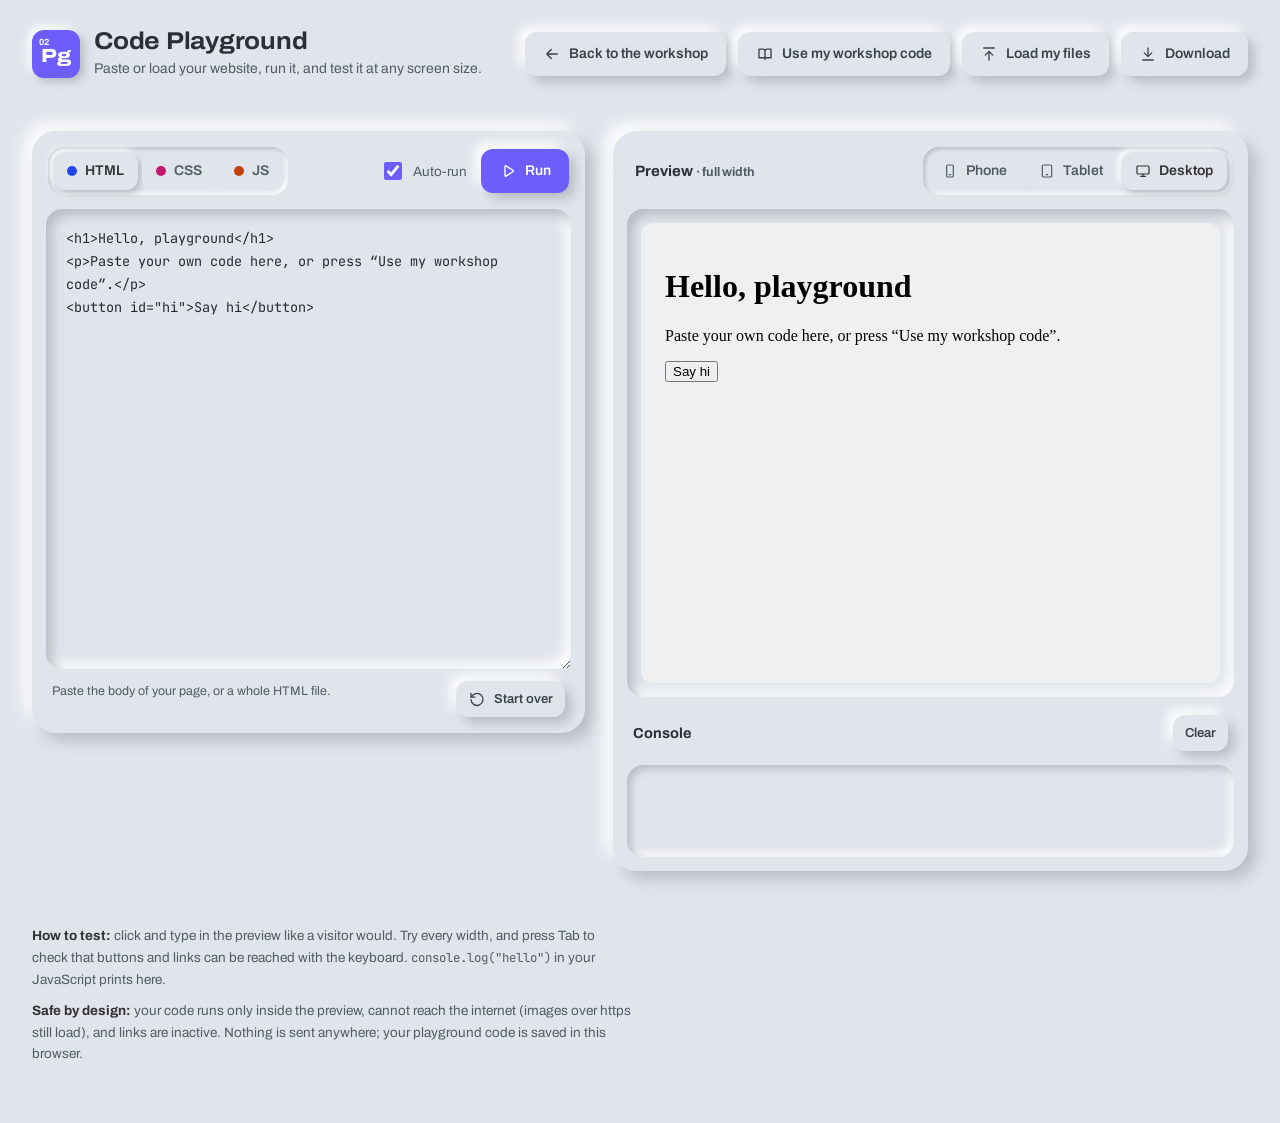
==== 01-building your first website/playground.html @ 309bc67f "Add a code playground to test and preview student websites - playground.html: HTML/CSS/JS editors wi" ====
<!doctype html>
<html lang="en">
<head>
<meta charset="utf-8">
<meta name="viewport" content="width=device-width,initial-scale=1">
<meta name="color-scheme" content="light">
<title>Code Playground — Building Your First Website</title>
<link rel="stylesheet" href="style.css">
<style>
  /* Playground layout; every surface and control reuses the workshop's Soft UI tokens */
  .pg { max-width: 1640px; margin: 0 auto; padding: 28px 32px 48px; }
  .pg-header { display: flex; justify-content: space-between; align-items: center; gap: 20px; flex-wrap: wrap; margin-bottom: 26px; }
  .pg-title { display: flex; align-items: center; gap: 14px; }
  .pg-title h1 { margin: 0; }
  .pg-title p { margin: 2px 0 0; color: var(--ink-2); font-size: 14px; }
  .pg-actions { display: flex; gap: 12px; flex-wrap: wrap; }
  .pg-actions a.button {
    display: inline-flex; align-items: center; gap: 8px; min-height: 44px; padding: 10px 18px;
    border-radius: var(--r-md); background: var(--bg); box-shadow: var(--out-md);
    color: #3d434c; font-size: 14px; font-weight: 600; text-decoration: none;
    transition: box-shadow var(--soft);
  }
  .pg-actions a.button:hover { box-shadow: var(--out-xs); }
  .pg-actions a.button:active { box-shadow: var(--in-sm); }
  .pg-grid { display: grid; grid-template-columns: minmax(360px, 1fr) minmax(420px, 1.15fr); gap: 28px; align-items: start; }
  .pg .editor { height: 460px; }
  .pg-run { display: flex; align-items: center; gap: 14px; flex-wrap: wrap; }
  .pg-auto { display: inline-flex; align-items: center; gap: 8px; font-size: 13.5px; color: var(--ink-2); }
  .pg-auto input { width: 18px; height: 18px; accent-color: var(--accent); }
  .pg .preview-well { display: flex; justify-content: center; }
  .pg iframe { height: 460px; }
  .pg iframe.w-phone { width: 375px; max-width: 100%; }
  .pg iframe.w-tablet { width: 768px; max-width: 100%; }
  .pg-size { font-size: 12.5px; color: var(--ink-2); font-variant-numeric: tabular-nums; }
  .console {
    margin-top: 14px; padding: 12px 16px; min-height: 92px; max-height: 200px; overflow: auto;
    border-radius: var(--r-lg); background: var(--bg); box-shadow: var(--in-sm);
    font: 12.5px/1.6 var(--mono); font-variant-ligatures: none;
  }
  .console-head { display: flex; justify-content: space-between; align-items: center; margin: 18px 6px 0; }
  .pg-h { margin: 0 0 0 6px; font-size: 15px; font-weight: 700; white-space: nowrap; }
  .console-head .pg-h { margin: 0; font-size: 14.5px; }
  .console-head button { min-height: 36px; padding: 6px 12px; font-size: 13px; }
  .console p { margin: 2px 0; white-space: pre-wrap; overflow-wrap: anywhere; }
  .console .log-error { color: #a3125c; font-weight: 650; }
  .console .log-warn { color: var(--warn); }
  .console .log-info { color: var(--ink-2); }
  .pg-tips { margin-top: 26px; max-width: 75ch; color: var(--ink-2); font-size: 13.5px; }
  .pg-tips strong { color: var(--ink); }
  .pg-status { font-size: 12.5px; color: var(--ink-2); min-height: 1.2em; }
  @media (max-width: 1100px) { .pg-grid { grid-template-columns: 1fr; } }
  @media (max-width: 800px) {
    .pg { padding: 20px 16px 36px; }
    .pg .editor { height: 300px; }
    .pg iframe { height: 420px; }
  }
</style>
</head>
<body>
<svg width="0" height="0" style="position:absolute" aria-hidden="true" focusable="false">
  <symbol id="i-arrow-left" viewBox="0 0 24 24"><path d="M19 12H5M11 18l-6-6 6-6"/></symbol>
  <symbol id="i-download" viewBox="0 0 24 24"><path d="M12 4v11M7 10.5l5 5 5-5M5 20h14"/></symbol>
  <symbol id="i-upload" viewBox="0 0 24 24"><path d="M12 20V9M7 13.5l5-5 5 5M5 4h14"/></symbol>
  <symbol id="i-play" viewBox="0 0 24 24"><path d="M8 5.8v12.4a.8.8 0 0 0 1.2.7l9.8-6.2a.8.8 0 0 0 0-1.4L9.2 5.1A.8.8 0 0 0 8 5.8Z"/></symbol>
  <symbol id="i-import" viewBox="0 0 24 24"><path d="M4 5.5h5.5A2.5 2.5 0 0 1 12 8v11a2 2 0 0 0-2-2H4zM20 5.5h-5.5A2.5 2.5 0 0 0 12 8v11a2 2 0 0 1 2-2h6z"/></symbol>
  <symbol id="i-reset" viewBox="0 0 24 24"><path d="M4 4.5v5h5"/><path d="M4.6 9.5A8 8 0 1 1 4 13"/></symbol>
  <symbol id="i-wide" viewBox="0 0 24 24"><rect x="3" y="4.5" width="18" height="12" rx="1.5"/><path d="M8.5 20h7M12 16.5V20"/></symbol>
  <symbol id="i-tablet" viewBox="0 0 24 24"><rect x="5" y="3" width="14" height="18" rx="2"/><path d="M11 17.5h2"/></symbol>
  <symbol id="i-narrow" viewBox="0 0 24 24"><rect x="7" y="3" width="10" height="18" rx="2"/><path d="M11 17.5h2"/></symbol>
</svg>
<a class="skip" href="#html-code">Skip to code</a>
<div class="pg">
  <header class="pg-header">
    <div class="pg-title">
      <span class="brand-tile" aria-hidden="true"><small>02</small>Pg</span>
      <div><h1>Code Playground</h1><p>Paste or load your website, run it, and test it at any screen size.</p></div>
    </div>
    <div class="pg-actions">
      <a class="button" href="index.html"><svg class="i" aria-hidden="true"><use href="#i-arrow-left"/></svg>Back to the workshop</a>
      <button id="import"><svg class="i" aria-hidden="true"><use href="#i-import"/></svg>Use my workshop code</button>
      <button id="load"><svg class="i" aria-hidden="true"><use href="#i-upload"/></svg>Load my files</button>
      <input type="file" id="file" accept=".html,.htm,.css,.js,text/html,text/css,text/javascript" multiple hidden>
      <button id="download"><svg class="i" aria-hidden="true"><use href="#i-download"/></svg>Download</button>
    </div>
  </header>
  <p id="status" class="pg-status" role="status"></p>

  <div class="pg-grid">
    <section class="panel" aria-label="Your code">
      <div class="panel-bar">
        <div class="tabs" role="group" aria-label="Choose code language">
          <button id="html-tab" aria-pressed="true" aria-controls="html-code"><span class="swatch fam-html" aria-hidden="true"></span>HTML</button>
          <button id="css-tab" aria-pressed="false" aria-controls="css-code"><span class="swatch fam-css" aria-hidden="true"></span>CSS</button>
          <button id="js-tab" aria-pressed="false" aria-controls="js-code"><span class="swatch fam-js" aria-hidden="true"></span>JS</button>
        </div>
        <div class="pg-run">
          <label class="pg-auto"><input type="checkbox" id="auto" checked>Auto-run</label>
          <button class="primary" id="run"><svg class="i" aria-hidden="true"><use href="#i-play"/></svg>Run</button>
        </div>
      </div>
      <textarea id="html-code" class="editor fam-html" aria-label="HTML code" spellcheck="false" autocapitalize="off" autocomplete="off"></textarea>
      <textarea id="css-code" class="editor fam-css" aria-label="CSS code" spellcheck="false" autocapitalize="off" autocomplete="off" hidden></textarea>
      <textarea id="js-code" class="editor fam-js" aria-label="JavaScript code" spellcheck="false" autocapitalize="off" autocomplete="off" hidden></textarea>
      <div class="editor-note"><span id="code-note">Paste the body of your page, or a whole HTML file.</span><button id="clear" style="min-height:36px;padding:6px 12px;font-size:13px"><svg class="i" aria-hidden="true"><use href="#i-reset"/></svg>Start over</button></div>
    </section>

    <section class="panel" aria-label="Preview">
      <div class="panel-bar">
        <h2 class="pg-h">Preview <span class="pg-size" id="size"></span></h2>
        <div class="tabs" role="group" aria-label="Preview width">
          <button id="w-phone" aria-pressed="false"><svg class="i" aria-hidden="true"><use href="#i-narrow"/></svg>Phone</button>
          <button id="w-tablet" aria-pressed="false"><svg class="i" aria-hidden="true"><use href="#i-tablet"/></svg>Tablet</button>
          <button id="w-desktop" aria-pressed="true"><svg class="i" aria-hidden="true"><use href="#i-wide"/></svg>Desktop</button>
        </div>
      </div>
      <div class="preview-well"><iframe id="preview" title="Preview of your website" sandbox="allow-scripts"></iframe></div>
      <div class="console-head"><h2 id="console-title" class="pg-h">Console</h2><button id="clear-console">Clear</button></div>
      <div class="console" id="console" role="log" aria-labelledby="console-title" aria-live="polite"></div>
    </section>
  </div>

  <div class="pg-tips">
    <p><strong>How to test:</strong> click and type in the preview like a visitor would. Try every width, and press Tab to check that buttons and links can be reached with the keyboard. <code>console.log("hello")</code> in your JavaScript prints here.</p>
    <p><strong>Safe by design:</strong> your code runs only inside the preview, cannot reach the internet (images over https still load), and links are inactive. Nothing is sent anywhere; your playground code is saved in this browser.</p>
  </div>
</div>

<script>
const $=id=>document.getElementById(id);
const esc=s=>String(s).replace(/[&<>"']/g,c=>({'&':'&amp;','<':'&lt;','>':'&gt;','"':'&quot;',"'":'&#39;'}[c]));
const key='xavier-playground-v1',workshopKey='xavier-first-website-v2';
const starter={html:`<h1>Hello, playground</h1>
<p>Paste your own code here, or press “Use my workshop code”.</p>
<button id="hi">Say hi</button>`,css:`body {
  font-family: Georgia, serif;
  max-width: 720px;
  margin: 0 auto;
  padding: 24px;
}`,js:`document.querySelector("#hi").addEventListener("click", () => {
  console.log("Hi! Your JavaScript is running.");
});`};
let code={...starter},tab='html',width='desktop',timer=0,jsOffset=0;
try{const s=JSON.parse(localStorage.getItem(key));if(s&&['html','css','js'].every(k=>typeof s[k]==='string'))code=s;}catch{}
const save=()=>{try{localStorage.setItem(key,JSON.stringify(code));}catch{}};
const status=t=>{$('status').textContent=t;};
const notes={html:'Paste the body of your page, or a whole HTML file.',css:'Paste the contents of style.css.',js:'Paste the contents of script.js.'};

function switchTab(t){tab=t;for(const k of ['html','css','js']){$(k+'-code').hidden=k!==t;$(k+'-tab').setAttribute('aria-pressed',String(k===t));}$('code-note').textContent=notes[t];}

// A whole HTML file is split up: its <style> goes to CSS, inline <script> to JS, the body to HTML.
function absorbHTML(text){
  if(!/<(html|body|head)[\s>]/i.test(text))return text;
  const d=new DOMParser().parseFromString(text,'text/html');
  const styles=[...d.querySelectorAll('style')].map(s=>s.textContent.trim()).filter(Boolean);
  const scripts=[...d.querySelectorAll('script:not([src])')].map(s=>s.textContent.trim()).filter(Boolean);
  if(styles.length)code.css=styles.join('\n\n');
  if(scripts.length)code.js=scripts.join('\n\n');
  d.body.querySelectorAll('script,style').forEach(e=>e.remove());
  return d.body.innerHTML.trim();
}

function buildPreview(){
  const d=new DOMParser().parseFromString(code.html,'text/html');
  d.querySelectorAll('script,iframe,object,embed,base,meta,link,style,form').forEach(e=>e.remove());
  d.querySelectorAll('*').forEach(el=>{for(const a of [...el.attributes]){if(/^on/i.test(a.name)||a.name==='srcdoc'||(/^(href|src|action|xlink:href)$/i.test(a.name)&&!/^https?:|^#|^data:image\/(png|jpeg|gif|webp);/i.test(a.value)))el.removeAttribute(a.name);}});
  d.querySelectorAll('a').forEach(a=>a.removeAttribute('href'));
  const css=code.css.replace(/<\/style/gi,'<\\/style'),js=code.js.replace(/<\/script/gi,'<\\/script');
  const bridge=`(function(){var send=function(level,args){try{parent.postMessage({pg:true,level:level,text:Array.prototype.map.call(args,function(a){if(typeof a==='string')return a;try{return JSON.stringify(a);}catch(e){return String(a);}}).join(' ')},'*');}catch(e){}};['log','info','warn','error'].forEach(function(k){var o=console[k];console[k]=function(){send(k,arguments);o&&o.apply(console,arguments);};});window.onerror=function(m,s,l){parent.postMessage({pg:true,level:'error',text:String(m).replace(/^Uncaught /,''),line:l},'*');};})();`;
  const head=`<!doctype html>\n<html lang="en">\n<head>\n<meta charset="utf-8">\n<meta name="viewport" content="width=device-width, initial-scale=1">\n<meta http-equiv="Content-Security-Policy" content="default-src 'none'; style-src 'unsafe-inline'; script-src 'unsafe-inline'; img-src data: https:;">\n<style>\n${css}\n</style>\n<scr${''}ipt>${bridge}<\/script>\n</head>\n<body>\n${d.body.innerHTML}\n`;
  const before=head+'<scr'+'ipt>\n';
  jsOffset=before.split('\n').length-1;
  return before+js+'\n<\/script>\n</body>\n</html>';
}
function run(){$('console').innerHTML='';$('preview').srcdoc=buildPreview();status('');}
function logLine(level,text){const p=document.createElement('p');p.className='log-'+level;p.textContent=(level==='error'?'Error: ':level==='warn'?'Warning: ':'')+text;$('console').appendChild(p);$('console').scrollTop=$('console').scrollHeight;}
window.addEventListener('message',e=>{
  if(e.source!==$('preview').contentWindow||!e.data||!e.data.pg)return;
  const line=e.data.line?Number(e.data.line)-jsOffset:0;
  logLine(e.data.level==='log'?'log':e.data.level,e.data.text+(line>0?` (script line ${line})`:''));
});

function setWidth(w){width=w;$('preview').className=w==='desktop'?'':'w-'+w;for(const k of ['phone','tablet','desktop'])$('w-'+k).setAttribute('aria-pressed',String(k===w));$('size').textContent=w==='phone'?'· 375px':w==='tablet'?'· 768px':'· full width';}

for(const t of ['html','css','js']){
  $(t+'-code').value=code[t];
  $(t+'-tab').onclick=()=>switchTab(t);
  $(t+'-code').addEventListener('input',e=>{code[t]=e.target.value;save();if($('auto').checked){clearTimeout(timer);timer=setTimeout(run,600);}});
}
// Pasting a full HTML file into the HTML tab sorts it into the three tabs.
$('html-code').addEventListener('paste',e=>{const text=e.clipboardData.getData('text');if(!/<(html|body|head)[\s>]/i.test(text))return;e.preventDefault();code.html=absorbHTML(text);for(const t of ['html','css','js'])$(t+'-code').value=code[t];save();run();status('Whole HTML file pasted: styles moved to CSS and scripts to JS.');});
$('run').onclick=run;
for(const w of ['phone','tablet','desktop'])$('w-'+w).onclick=()=>setWidth(w);
$('clear-console').onclick=()=>{$('console').innerHTML='';};
$('import').onclick=()=>{
  let s=null;try{s=JSON.parse(localStorage.getItem(workshopKey));}catch{}
  if(!s||typeof s.html!=='string'){status('No workshop code found in this browser yet. Open the workshop and write some code first.');return;}
  if(!confirm('Replace the playground code with your workshop code?'))return;
  code={html:s.html,css:s.css||'',js:s.js||''};for(const t of ['html','css','js'])$(t+'-code').value=code[t];save();switchTab('html');run();status('Loaded your code from the workshop.');
};
$('load').onclick=()=>$('file').click();
$('file').addEventListener('change',async e=>{
  const files=[...e.target.files];if(!files.length)return;const got=[];
  for(const f of files){const text=await f.text();const n=f.name.toLowerCase();
    if(n.endsWith('.css')){code.css=text;got.push(f.name);}
    else if(n.endsWith('.js')){code.js=text;got.push(f.name);}
    else if(/\.html?$/.test(n)){code.html=absorbHTML(text);got.push(f.name);}}
  for(const t of ['html','css','js'])$(t+'-code').value=code[t];save();run();e.target.value='';
  status(got.length?`Loaded ${got.join(', ')}. Tip: choose your .html, .css, and .js files together.`:'Choose .html, .css, or .js files.');
});
$('download').onclick=()=>{
  const d=new DOMParser().parseFromString(code.html,'text/html');d.querySelectorAll('script').forEach(s=>s.remove());
  const title=d.querySelector('h1')?.textContent||'My website';const hasJS=code.js.replace(/\/\/.*$/gm,'').trim().length>0;
  const html=`<!doctype html>\n<html lang="en">\n<head>\n<meta charset="utf-8">\n<meta name="viewport" content="width=device-width, initial-scale=1">\n<title>${esc(title)}</title>\n<link rel="stylesheet" href="style.css">\n</head>\n<body>\n${d.body.innerHTML}\n${hasJS?'<scr'+'ipt src="script.js"><\/script>\n':''}</body>\n</html>\n`;
  const files=[['my-website.html',html,'text/html'],['style.css',code.css+'\n','text/css'],...(hasJS?[['script.js',code.js+'\n','text/javascript']]:[])];
  files.forEach(([name,text,type],i)=>setTimeout(()=>{const url=URL.createObjectURL(new Blob([text],{type}));const a=document.createElement('a');a.href=url;a.download=name;document.body.appendChild(a);a.click();a.remove();setTimeout(()=>URL.revokeObjectURL(url),1500);},i*400));
  status('Downloading '+files.map(f=>f[0]).join(', ')+'. Keep them in one folder.');
};
$('clear').onclick=()=>{if(!confirm('Clear the playground and start over? Your workshop code is not affected.'))return;code={...starter};for(const t of ['html','css','js'])$(t+'-code').value=code[t];save();switchTab('html');run();};
setWidth('desktop');run();
</script>
</body>
</html>
---- 01-building your first website/style.css ----
/* =========================================================
   Building Your First Website — Neumorphism (Soft UI)
   One light grey surface. Everything is pressed out of it
   (raised) or into it (inset), lit from the top left.
   ========================================================= */

/* ---------- Fonts (self-hosted, SIL Open Font License) ---------- */
@font-face {
  font-family: "Archivo";
  src: url("fonts/archivo-latin.woff2") format("woff2");
  font-weight: 100 900;
  font-stretch: 62% 125%;
  font-display: swap;
}
@font-face {
  font-family: "JetBrains Mono";
  src: url("fonts/jetbrains-mono-latin.woff2") format("woff2");
  font-weight: 400 700;
  font-display: swap;
}

/* ---------- Tokens ---------- */
:root {
  color-scheme: light;

  /* Surface: one colour family */
  --bg: #e0e5ec;          /* main surface */
  --bg-2: #f0f0f3;        /* lifted surface */
  --dark: #b8bcc2;        /* shadow, bottom right */
  --light: #ffffff;       /* highlight, top left */

  /* Text */
  --ink: #333333;
  --ink-2: #545b66;       /* secondary text, AA on --bg */

  /* Accent and element families (carry meaning only) */
  --accent: #6d5dfc;  --on-accent: #ffffff;
  --accent-dark: #5246c9; --accent-light: #8a7dff;
  --html: #2546e8;
  --css: #c2186e;
  --js: #c2410c;
  --ai: #6d5dfc;
  --plan: #8a6200;
  --ok: #0e7c55;
  --warn: #8a5300;

  /* Shadows: light always top-left (-X/-Y), dark always bottom-right (+X/+Y) */
  --out-lg: 8px 8px 16px var(--dark), -8px -8px 16px var(--light);
  --out-md: 6px 6px 12px var(--dark), -6px -6px 12px var(--light);
  --out-sm: 4px 4px 8px var(--dark), -4px -4px 8px var(--light);
  --out-xs: 3px 3px 6px var(--dark), -3px -3px 6px var(--light);
  --in-lg: inset 8px 8px 16px var(--dark), inset -8px -8px 16px var(--light);
  --in-md: inset 6px 6px 12px var(--dark), inset -6px -6px 12px var(--light);
  --in-sm: inset 4px 4px 8px var(--dark), inset -4px -4px 8px var(--light);
  --in-xs: inset 2px 2px 4px var(--dark), inset -2px -2px 4px var(--light);
  --accent-in: inset 4px 4px 8px var(--accent-dark), inset -4px -4px 8px var(--accent-light);

  --card: var(--out-lg);
  --r-md: 12px;
  --r-lg: 16px;
  --r-xl: 24px;
  --ring: 0 0 0 2px var(--accent);

  --font: "Archivo", system-ui, -apple-system, "Segoe UI", sans-serif;
  --mono: "JetBrains Mono", ui-monospace, SFMono-Regular, Consolas, monospace;
  --soft: 300ms ease-in-out;   /* Smooth Molding */
}

/* Family hooks */
.fam-html { --fam: var(--html); }
.fam-css  { --fam: var(--css); }
.fam-js   { --fam: var(--js); }
.fam-ai   { --fam: var(--ai); }
.fam-plan { --fam: var(--plan); }

/* ---------- Base ---------- */
*, *::before, *::after { box-sizing: border-box; }

html {
  font-family: var(--font);
  font-size: 15px;
  line-height: 1.6;
  color: var(--ink);
  background: var(--bg);
  -webkit-text-size-adjust: 100%;
}
body { margin: 0; background: var(--bg); }

::selection { background: var(--accent); color: var(--on-accent); }
h1, h2, h3 { text-wrap: balance; color: #2b2f36; }
p { margin: 10px 0; }

a {
  color: var(--accent-dark);
  text-decoration-thickness: 1px;
  text-underline-offset: 3px;
  transition: color var(--soft);
}
a:hover { text-decoration-thickness: 2px; }

button, input, textarea, select { font: inherit; color: inherit; }
button, a, input, textarea, summary { touch-action: manipulation; }

/* Keyboard focus: a soft accent ring, never a hard border */
:focus-visible { outline: 2px solid var(--accent); outline-offset: 3px; border-radius: var(--r-md); }

[hidden] { display: none !important; }

.sr-only {
  position: absolute !important;
  width: 1px; height: 1px;
  margin: -1px; padding: 0;
  overflow: hidden;
  clip: rect(0 0 0 0);
  white-space: nowrap;
  border: 0;
}

code { font-family: var(--mono); font-size: 0.92em; }

.i {
  width: 18px; height: 18px;
  flex: none;
  fill: none;
  stroke: currentColor;
  stroke-width: 1.8;
  stroke-linecap: round;
  stroke-linejoin: round;
}

/* ---------- Buttons: raised → smaller shadow on hover → inset when pressed ---------- */
button {
  cursor: pointer;
  display: inline-flex;
  align-items: center;
  justify-content: center;
  gap: 8px;
  min-height: 44px;
  padding: 10px 18px;
  border: 0;
  border-radius: var(--r-md);
  background: var(--bg);
  color: #3d434c;
  box-shadow: var(--out-md);
  font-size: 14px;
  font-weight: 600;
  line-height: 1.2;
  transition: box-shadow var(--soft), color var(--soft), background-color var(--soft), opacity var(--soft);
}
button:hover { box-shadow: var(--out-xs); color: var(--ink); }
button:active { box-shadow: var(--in-sm); }
button:disabled { cursor: default; opacity: 0.5; box-shadow: var(--out-xs); }
button:disabled:active { box-shadow: var(--out-xs); }

button.primary,
button.ink {
  background: var(--accent);
  color: var(--on-accent);
}
button.primary:hover,
button.ink:hover { color: var(--on-accent); }
button.primary:active,
button.ink:active { box-shadow: var(--accent-in); }
button.ink.is-done {
  background: var(--bg);
  color: var(--ok);
  box-shadow: var(--in-sm);
}

/* Toggle buttons that stay pressed */
button[aria-pressed="true"] { box-shadow: var(--in-sm); color: var(--accent-dark); }

.full-width { width: 100%; }

/* ---------- Skip link + mobile top bar ---------- */
.skip {
  position: absolute;
  left: 16px; top: -80px;
  z-index: 20;
  padding: 12px 16px;
  background: var(--bg);
  color: var(--ink);
  border-radius: var(--r-md);
  box-shadow: var(--out-md);
  font-weight: 650;
}
.skip:focus { top: 12px; }

.topbar { display: none; }

/* ---------- Shell ---------- */
.shell {
  display: grid;
  grid-template-columns: 328px minmax(0, 1fr);
  min-height: 100vh;
}

/* ---------- Lesson rail ---------- */
.sidebar {
  position: sticky;
  top: 0;
  height: 100vh;
  overflow-y: auto;
  padding: 28px 24px 32px;
  background: var(--bg);
  scrollbar-width: thin;
  scrollbar-color: var(--dark) transparent;
}

.brand { display: flex; align-items: center; gap: 14px; margin-bottom: 14px; }
.brand-tile {
  position: relative;
  display: grid;
  place-items: center;
  width: 48px; height: 48px;
  flex: none;
  padding-top: 4px;
  border-radius: var(--r-md);
  background: var(--accent);
  color: var(--on-accent);
  box-shadow: var(--out-sm);
  font-size: 19px;
  font-weight: 800;
  font-stretch: 120%;
  letter-spacing: -0.02em;
}
.brand-tile small {
  position: absolute;
  top: 5px; left: 7px;
  font-size: 9px;
  font-weight: 650;
  font-stretch: 100%;
}
.brand-name { font-size: 17px; font-weight: 700; line-height: 1.15; color: #2b2f36; }
.tagline { margin: 0 0 4px; font-size: 13.5px; color: var(--ink-2); }

.group-label {
  display: flex;
  align-items: center;
  gap: 8px;
  margin: 20px 8px 8px !important;
  font-size: 12.5px;
  font-weight: 650;
  color: var(--ink-2);
}
.swatch {
  width: 10px; height: 10px;
  flex: none;
  border-radius: 50%;
  background: var(--fam);
}

/* Lesson list: flat until hovered, pressed in when current */
.lesson-link {
  justify-content: flex-start;
  width: 100%;
  margin: 4px 0;
  padding: 8px 12px 8px 8px;
  gap: 12px;
  min-height: 46px;
  border-radius: var(--r-md);
  background: var(--bg);
  box-shadow: none;
  text-align: left;
  font-weight: 500;
  color: #3d434c;
}
.lesson-link:hover { box-shadow: var(--out-xs); }
.lesson-link:active,
.lesson-link[aria-current="step"] { box-shadow: var(--in-sm); color: var(--ink); font-weight: 680; }
.step-dot {
  display: grid;
  place-items: center;
  width: 30px; height: 30px;
  flex: none;
  border-radius: 50%;
  background: var(--bg);
  box-shadow: var(--out-xs);
  font-size: 12px;
  font-weight: 700;
  font-variant-numeric: tabular-nums;
  transition: box-shadow var(--soft), background-color var(--soft), color var(--soft);
}
[aria-current="step"] .step-dot { background: var(--accent); color: var(--on-accent); }
.done .step-dot { box-shadow: var(--in-xs); color: var(--ok); }
[aria-current="step"].done .step-dot { background: var(--accent); color: var(--on-accent); box-shadow: var(--out-xs); }
.done-mark { margin-left: auto; color: var(--ok); }

/* Your table */
.ptable-wrap {
  margin-top: 20px;
  padding: 18px 14px 16px;
  border-radius: var(--r-xl);
  background: var(--bg);
  box-shadow: var(--out-md);
}
.ptable-head {
  display: flex;
  justify-content: space-between;
  align-items: baseline;
  gap: 8px;
  margin-bottom: 12px;
}
.ptable-head h2 { margin: 0; font-size: 14.5px; font-weight: 700; }
.ptable-head span { font-size: 12px; color: var(--ink-2); font-variant-numeric: tabular-nums; }

.ptable,
.pt-tiles { margin: 0; padding: 0; list-style: none; }
.ptable {
  display: grid;
  grid-template-columns: repeat(6, minmax(0, 1fr));
  gap: 14px 7px;
  align-items: start;
}
.pt-col, .pt-tiles { display: grid; gap: 7px; }
.pt-group {
  height: 22px;
  border-radius: var(--r-md);
  font-size: 12px;
  font-weight: 700;
  line-height: 22px;
  text-align: center;
  color: var(--ink-2);
  font-variant-numeric: tabular-nums;
}
.pt-col.is-current .pt-group { background: var(--accent); color: var(--on-accent); }

.pt-tile {
  position: relative;
  display: grid;
  place-items: center;
  aspect-ratio: 1;
  border-radius: var(--r-md);
  background: var(--bg);
  box-shadow: var(--out-xs);
  color: var(--ink-2);
  font-size: 14px;
  font-weight: 720;
  cursor: default;
  transition: box-shadow var(--soft), color var(--soft);
}
.pt-tile > span { position: relative; }
.pt-col.is-current .pt-tile { color: var(--fam); }
/* Collected: the tile is pressed into the surface and takes its family colour */
.pt-tile.is-filled { box-shadow: var(--in-xs); color: var(--fam); }
.pt-tile.just-filled { transition-delay: calc(var(--k) * 110ms); }

.pt-tile::after {
  content: attr(data-tip);
  position: absolute;
  bottom: calc(100% + 10px);
  left: 0;
  z-index: 6;
  padding: 7px 11px;
  border-radius: var(--r-md);
  background: var(--bg-2);
  color: var(--ink);
  box-shadow: var(--out-sm);
  font-size: 12.5px;
  font-weight: 600;
  line-height: 1.3;
  white-space: nowrap;
  opacity: 0;
  pointer-events: none;
  transition: opacity var(--soft);
}
.pt-col:nth-child(6n+4) .pt-tile::after,
.pt-col:nth-child(6n+5) .pt-tile::after,
.pt-col:nth-child(6n) .pt-tile::after { left: auto; right: 0; }
.pt-tile:hover::after,
.pt-tile:focus-visible::after { opacity: 1; }

.legend {
  display: flex;
  flex-wrap: wrap;
  gap: 6px 12px;
  margin: 14px 0 0;
  padding: 0;
  list-style: none;
  font-size: 11.5px;
  color: var(--ink-2);
}
.legend li { display: flex; align-items: center; gap: 6px; }

.progress-wrap { margin-top: 12px; }
.progress-wrap p { margin: 0; font-size: 13px; font-weight: 650; font-variant-numeric: tabular-nums; }

.sidebar-bottom { margin-top: 26px; }
.sidebar-bottom a {
  display: inline-flex;
  align-items: center;
  gap: 6px;
  margin: 16px 6px 4px;
  font-weight: 600;
}
.sidebar-bottom a .i { width: 15px; height: 15px; }
.sidebar-bottom p { margin: 8px 6px 0; font-size: 12.5px; color: var(--ink-2); }

/* ---------- Main ---------- */
main { min-width: 0; max-width: 1640px; padding: 32px 36px 48px; }

.page-header {
  display: flex;
  justify-content: space-between;
  align-items: center;
  gap: 24px;
  margin-bottom: 28px;
}
h1 {
  margin: 0 0 4px;
  font-size: clamp(22px, 1.9vw, 26px);
  font-weight: 700;
  font-stretch: 108%;
  line-height: 1.15;
  letter-spacing: -0.01em;
}
.byline { margin: 0; color: var(--ink-2); font-size: 14.5px; }

.save-area {
  display: flex;
  flex-direction: column;
  align-items: flex-end;
  gap: 10px;
  font-size: 12.5px;
  color: var(--ink-2);
}
#save-status { display: inline-flex; align-items: center; gap: 7px; }
#save-status::before {
  content: "";
  width: 8px; height: 8px;
  border-radius: 50%;
  background: var(--ok);
}
#save-status[data-state="error"]::before { background: var(--css); }

.workspace-jumps { display: none; }

.workspace {
  display: grid;
  grid-template-columns: minmax(340px, 1fr) minmax(440px, 1.2fr);
  gap: 32px;
  align-items: start;
}

/* ---------- Lesson card ---------- */
.lesson {
  padding: 32px 32px 26px;
  border-radius: var(--r-xl);
  background: var(--bg);
  box-shadow: var(--card);
}
.lesson h2 {
  margin: 0 0 10px;
  font-size: clamp(27px, 2.4vw, 34px);
  font-weight: 750;
  font-stretch: 110%;
  line-height: 1.12;
  letter-spacing: -0.02em;
}
.lesson h2:focus { outline: none; }
.lesson h2:focus-visible { outline: 2px solid var(--accent); outline-offset: 6px; }

.lesson-meta {
  display: flex;
  flex-wrap: wrap;
  align-items: center;
  gap: 8px;
  margin: 0 0 22px;
  font-size: 13.5px;
  color: var(--ink-2);
}
.session-chip { display: inline-flex; align-items: center; gap: 7px; font-weight: 650; color: var(--ink); }
.session-chip::before {
  content: "";
  width: 10px; height: 10px;
  border-radius: 50%;
  background: var(--fam);
}

/* Element tiles: raised until the lesson is complete, then pressed in */
.elements {
  display: grid;
  grid-template-columns: repeat(4, minmax(0, 120px));
  grid-auto-rows: 1fr;
  align-items: stretch;
  gap: 14px;
  margin: 0 0 26px;
  padding: 4px;
  list-style: none;
}
.tile {
  position: relative;
  display: flex;
  flex-direction: column;
  min-height: 124px;
  padding: 10px 11px 12px;
  border-radius: var(--r-lg);
  background: var(--bg);
  box-shadow: var(--out-md);
  color: var(--ink);
  transition: box-shadow var(--soft);
}
.tile-n { font-size: 11.5px; font-weight: 650; color: var(--ink-2); font-variant-numeric: tabular-nums; }
.tile-sym {
  margin: 4px 0 8px;
  font-size: 32px;
  font-weight: 800;
  font-stretch: 120%;
  line-height: 1;
  letter-spacing: -0.02em;
  color: var(--fam);
}
.tile-name {
  font-family: var(--mono);
  font-size: 11.5px;
  font-weight: 650;
  line-height: 1.25;
  overflow-wrap: normal;
}
.fam-plan .tile-name,
.fam-ai .tile-name { font-family: var(--font); font-size: 12.5px; }
.tile-def { margin-top: 3px; font-size: 12px; line-height: 1.3; color: var(--ink-2); }
.tile.is-collected { box-shadow: var(--in-md); }
.tile.just-collected { transition-delay: calc(var(--k) * 110ms); }
.tile-check {
  position: absolute;
  top: 9px; right: 9px;
  width: 20px; height: 20px;
  padding: 3px;
  border-radius: 50%;
  background: var(--bg);
  color: var(--ok);
  box-shadow: var(--out-xs);
  stroke-width: 2.6;
  opacity: 0;
  transition: opacity var(--soft);
}
.tile.is-collected .tile-check { opacity: 1; }
.tile.just-collected .tile-check { transition-delay: calc(var(--k) * 110ms + 200ms); }

/* Lesson body */
.intro { margin: 0 0 4px; font-size: 17.5px; line-height: 1.55; color: #2b2f36; }
#lesson-body p { max-width: 68ch; }
#lesson-body h3 { margin: 28px 0 10px; font-size: 16px; font-weight: 700; }

.snippet {
  margin: 14px 0;
  padding: 16px 18px;
  border-radius: var(--r-lg);
  background: var(--bg);
  box-shadow: var(--in-sm);
  color: #2b2f36;
  font: 13.5px/1.65 var(--mono);
  white-space: pre-wrap;
  overflow-wrap: anywhere;
}
.snippet code { font-size: inherit; }

.task-list { margin: 8px 0; padding: 0; list-style: none; counter-reset: task; }
.task-list li {
  counter-increment: task;
  display: grid;
  grid-template-columns: 30px minmax(0, 1fr);
  gap: 12px;
  margin: 12px 0;
  align-items: start;
}
.task-list li::before {
  content: counter(task);
  display: grid;
  place-items: center;
  width: 28px; height: 28px;
  border-radius: 50%;
  background: var(--bg);
  box-shadow: var(--out-xs);
  font-size: 12px;
  font-weight: 700;
  color: var(--accent-dark);
  font-variant-numeric: tabular-nums;
}

/* Inputs: deep inset that relaxes on focus */
.field-label { display: block; margin: 18px 0 8px; font-weight: 620; font-size: 14px; }
input[type="text"],
.reflection {
  width: 100%;
  min-height: 46px;
  padding: 11px 14px;
  border: 0;
  border-radius: var(--r-md);
  background: var(--bg);
  color: var(--ink);
  box-shadow: inset 6px 6px 12px var(--dark), inset -6px -6px 12px var(--light);
  transition: box-shadow var(--soft);
}
input[type="text"]:focus,
.reflection:focus { outline: none; box-shadow: var(--in-xs), var(--ring); }
.reflection { resize: vertical; min-height: 90px; font: 13px/1.6 var(--mono); }

.checklist {
  margin: 18px 0 4px;
  padding: 8px 18px;
  border-radius: var(--r-lg);
  background: var(--bg);
  box-shadow: var(--in-sm);
}
.checklist label { display: flex; gap: 12px; align-items: start; margin: 12px 0; }
.checklist input { width: 18px; height: 18px; flex: none; margin-top: 2px; accent-color: var(--accent); }

/* Hint + quiz: raised pills that press in when open */
details { margin-top: 18px; }
summary {
  display: flex;
  align-items: center;
  gap: 10px;
  min-height: 46px;
  padding: 10px 16px;
  border-radius: var(--r-md);
  background: var(--bg);
  box-shadow: var(--out-sm);
  cursor: pointer;
  font-weight: 650;
  list-style: none;
  transition: box-shadow var(--soft), color var(--soft);
}
summary::-webkit-details-marker { display: none; }
summary:hover { box-shadow: var(--out-xs); color: var(--accent-dark); }
details[open] > summary { box-shadow: var(--in-xs); }
summary .i { color: var(--ink-2); transition: transform var(--soft); }
details[open] > summary .i { transform: rotate(180deg); }
details > :not(summary) { margin-left: 6px; margin-right: 6px; }

.hint { color: var(--ink-2); font-size: 14px; }
.quiz-result.is-ok { color: var(--ok); font-weight: 600; }
.quiz-result.is-retry { color: var(--warn); font-weight: 600; }

.utility { display: flex; gap: 12px; flex-wrap: wrap; }

.feedback {
  margin-top: 18px;
  padding: 16px 18px;
  border-radius: var(--r-lg);
  background: var(--bg);
  box-shadow: var(--in-sm);
  font-size: 14px;
}
.feedback:empty { display: none; }
.feedback ul { margin: 8px 0; padding: 0; list-style: none; }
.feedback li { display: flex; gap: 9px; align-items: start; margin: 7px 0; }
.feedback li .i { margin-top: 1px; }
.feedback li.found .i { color: var(--ok); }
.feedback li.try .i { color: var(--warn); }
.feedback p { margin: 8px 0 0; color: var(--ink-2); font-size: 13px; }

.lesson-footer {
  display: flex;
  justify-content: space-between;
  gap: 12px;
  flex-wrap: wrap;
  margin-top: 30px;
}
.source { margin-top: 20px; font-size: 12.5px; color: var(--ink-2); }
.source a .i { width: 13px; height: 13px; margin-left: 2px; vertical-align: -1px; }

/* ---------- Studio ---------- */
.studio { min-width: 0; }

.panel {
  margin-bottom: 28px;
  padding: 14px;
  border-radius: var(--r-xl);
  background: var(--bg);
  box-shadow: var(--card);
}
.panel-bar {
  display: flex;
  justify-content: space-between;
  align-items: center;
  gap: 12px;
  flex-wrap: wrap;
  padding: 2px 2px 14px;
}
.panel-bar h3 { margin: 0 0 0 6px; font-size: 15px; font-weight: 700; white-space: nowrap; }

/* Segmented control: an inset track with a raised selected tab */
.tabs {
  display: inline-flex;
  gap: 4px;
  padding: 5px;
  border-radius: var(--r-lg);
  background: var(--bg);
  box-shadow: var(--in-xs);
}
.tabs button {
  min-height: 38px;
  padding: 6px 14px;
  border-radius: var(--r-md);
  box-shadow: none;
  color: var(--ink-2);
}
.tabs button:hover { box-shadow: none; color: var(--ink); }
.tabs button[aria-pressed="true"] { box-shadow: var(--out-xs); color: var(--ink); }
.tabs button:active { box-shadow: var(--in-xs); }
.tabs .i { width: 16px; height: 16px; }

/* Code editor: a channel pressed into the panel */
.editor {
  display: block;
  width: 100%;
  height: 300px;
  resize: vertical;
  padding: 18px 20px;
  border: 0;
  border-radius: var(--r-lg);
  background: var(--bg);
  color: #262a30;
  box-shadow: var(--in-md);
  caret-color: var(--accent);
  font: 13.5px/1.7 var(--mono);
  tab-size: 2;
  scrollbar-width: thin;
  scrollbar-color: var(--dark) transparent;
  transition: box-shadow var(--soft);
}
.editor:focus { outline: none; box-shadow: var(--in-xs), var(--ring); }

.editor-note,
.preview-note {
  display: flex;
  justify-content: space-between;
  gap: 10px;
  padding: 12px 6px 2px;
  font-size: 12.5px;
  color: var(--ink-2);
}
#code-note.is-error { color: #a3125c; font-weight: 650; }
#preview-status { display: inline-flex; align-items: center; gap: 7px; white-space: nowrap; }
#preview-status::before {
  content: "";
  width: 8px; height: 8px;
  border-radius: 50%;
  background: var(--ok);
}
#preview-status[data-state="stale"]::before { background: var(--warn); }

.preview-well {
  padding: 14px;
  overflow: auto;
  border-radius: var(--r-lg);
  background: var(--bg);
  box-shadow: var(--in-md);
}
iframe {
  display: block;
  width: 100%;
  height: 340px;
  margin: auto;
  border: 0;
  border-radius: var(--r-md);
  background: var(--bg-2);
}
iframe.narrow { width: 320px; max-width: 100%; }

.tools { gap: 14px; }
.tools button { font-size: 13.5px; }
.pg-link {
  display: inline-flex; align-items: center; gap: 8px; min-height: 44px; padding: 10px 18px;
  border-radius: var(--r-md); background: var(--bg); box-shadow: var(--out-md);
  color: var(--accent-dark); font-size: 13.5px; font-weight: 650; text-decoration: none;
  transition: box-shadow var(--soft);
}
.pg-link:hover { box-shadow: var(--out-xs); }
.pg-link:active { box-shadow: var(--in-sm); }

.loop {
  display: flex;
  flex-wrap: wrap;
  align-items: center;
  gap: 6px;
  margin: 26px 0 4px;
  padding: 0;
  list-style: none;
  font-weight: 700;
}
.loop li { display: inline-flex; align-items: center; gap: 6px; }
.loop .i { width: 15px; height: 15px; color: var(--ink-2); }
.resources { margin: 4px 0 0; font-size: 13.5px; color: var(--ink-2); max-width: 70ch; }

/* ---------- Dialog ---------- */
dialog {
  width: calc(100% - 32px);
  max-width: 640px;
  max-height: 85vh;
  overflow: auto;
  padding: 28px 32px 32px;
  border: 0;
  border-radius: var(--r-xl);
  background: var(--bg);
  color: var(--ink);
  box-shadow: 12px 12px 24px #8f949b, -6px -6px 16px #eef1f5;
}
dialog::backdrop { background: rgb(160 168 180 / 0.6); }
.dialog-head { display: flex; justify-content: space-between; align-items: start; gap: 16px; margin-bottom: 8px; }
.dialog-head h2 { margin: 6px 0 0; font-size: 23px; font-weight: 750; line-height: 1.15; }
.dialog-head button { min-height: 40px; padding: 6px 14px; }
dialog h3 { margin: 22px 0 6px; font-size: 15.5px; font-weight: 700; }
dialog li { margin: 8px 0; }
.subtle { color: var(--ink-2); font-size: 13px; }

/* ---------- Responsive ---------- */
@media (min-width: 1600px) {
  .workspace { grid-template-columns: minmax(380px, 0.95fr) minmax(520px, 1.25fr); }
  .editor { height: 340px; }
  iframe { height: 380px; }
}

@media (max-width: 1150px) {
  .shell { grid-template-columns: 284px minmax(0, 1fr); }
  .sidebar { padding: 24px 18px 28px; }
  .pt-tile { font-size: 12.5px; }
  main { padding: 26px 24px 40px; }
  .workspace-jumps { display: flex; gap: 12px; margin: -6px 0 24px; }
  .workspace-jumps a {
    padding: 9px 16px;
    border-radius: var(--r-md);
    background: var(--bg);
    box-shadow: var(--out-sm);
    color: var(--ink);
    font-size: 13.5px;
    font-weight: 600;
    text-decoration: none;
    transition: box-shadow var(--soft);
  }
  .workspace-jumps a:hover { box-shadow: var(--out-xs); }
  .workspace-jumps a:active { box-shadow: var(--in-xs); }
  .workspace { grid-template-columns: 1fr; gap: 28px; }
  .studio { display: grid; grid-template-columns: 1fr 1fr; gap: 24px; align-items: start; }
  .studio .tools, .studio .loop, .studio .resources { grid-column: 1 / -1; }
  .studio .loop { margin-top: 4px; }
  .panel { margin: 0; }
  .editor { height: 310px; }
  iframe { height: 330px; }
  .lesson { padding: 26px; }
}

/* Smaller screens get smaller shadows */
@media (max-width: 800px) {
  :root { --card: var(--out-sm); }
  .topbar {
    position: sticky;
    top: 0;
    z-index: 10;
    display: flex;
    justify-content: space-between;
    align-items: center;
    gap: 12px;
    padding: 10px 16px;
    background: var(--bg);
    box-shadow: 0 4px 8px var(--dark), 0 -4px 8px var(--light);
  }
  .topbar .brand { margin: 0; gap: 10px; }
  .topbar .brand-tile { width: 38px; height: 38px; font-size: 15px; padding-top: 3px; }
  .topbar .brand-tile small { font-size: 7.5px; top: 3px; left: 5px; }
  .topbar .brand-name { font-size: 15px; }
  .menu-toggle { min-height: 42px; padding: 8px 14px; font-size: 13.5px; white-space: nowrap; box-shadow: var(--out-sm); }
  .menu-toggle[aria-expanded="true"] { box-shadow: var(--in-xs); }

  .shell { display: block; }
  .sidebar { display: none; position: static; height: auto; padding: 14px 16px 24px; }
  .sidebar.open { display: block; }
  .sidebar > .brand { display: none; }

  main { padding: 22px 16px 36px; }
  .page-header { display: block; margin-bottom: 20px; }
  h1 { font-size: 22px; }
  .save-area { align-items: flex-start; margin-top: 16px; }
  .workspace-jumps { margin: 0 0 20px; }
  .studio { display: block; }
  .panel { margin-bottom: 20px; padding: 12px; }
  .lesson { padding: 22px 18px; }
  .workspace { gap: 20px; }
  .editor { height: 280px; padding: 16px; box-shadow: var(--in-sm); }
  .lesson h2 { font-size: 25px; }
  .elements { gap: 10px; }
  .tile { min-height: 0; padding: 8px 8px 10px; box-shadow: var(--out-sm); }
  .tile.is-collected { box-shadow: var(--in-sm); }
  .tile-sym { font-size: 26px; }
  .tile-name, .tile-def { font-size: 11px; }
  .pt-tile { font-size: 13px; }
  .intro { font-size: 17px; }
  .lesson-footer { display: grid; grid-template-columns: 1fr 1fr; }
  .lesson-footer #complete { grid-column: 1 / -1; order: -1; }
  .lesson-footer #next { justify-self: end; }
  button { box-shadow: var(--out-sm); }
  button:hover { box-shadow: var(--out-xs); }
}

@media (max-width: 480px) {
  .elements { grid-template-columns: repeat(3, minmax(0, 1fr)); }
}

/* Show code exactly as students type it: no "=>" or "!=" ligatures */
code, pre, .editor, .tile-name, .reflection { font-variant-ligatures: none; font-feature-settings: "liga" 0, "calt" 0; }

@media (prefers-reduced-motion: reduce) {
  *, *::before, *::after {
    animation-duration: 0.01ms !important;
    transition-duration: 0.01ms !important;
    transition-delay: 0ms !important;
  }
}
---- 01-building your first website/style.css ----
/* =========================================================
   Building Your First Website — Neumorphism (Soft UI)
   One light grey surface. Everything is pressed out of it
   (raised) or into it (inset), lit from the top left.
   ========================================================= */

/* ---------- Fonts (self-hosted, SIL Open Font License) ---------- */
@font-face {
  font-family: "Archivo";
  src: url("fonts/archivo-latin.woff2") format("woff2");
  font-weight: 100 900;
  font-stretch: 62% 125%;
  font-display: swap;
}
@font-face {
  font-family: "JetBrains Mono";
  src: url("fonts/jetbrains-mono-latin.woff2") format("woff2");
  font-weight: 400 700;
  font-display: swap;
}

/* ---------- Tokens ---------- */
:root {
  color-scheme: light;

  /* Surface: one colour family */
  --bg: #e0e5ec;          /* main surface */
  --bg-2: #f0f0f3;        /* lifted surface */
  --dark: #b8bcc2;        /* shadow, bottom right */
  --light: #ffffff;       /* highlight, top left */

  /* Text */
  --ink: #333333;
  --ink-2: #545b66;       /* secondary text, AA on --bg */

  /* Accent and element families (carry meaning only) */
  --accent: #6d5dfc;  --on-accent: #ffffff;
  --accent-dark: #5246c9; --accent-light: #8a7dff;
  --html: #2546e8;
  --css: #c2186e;
  --js: #c2410c;
  --ai: #6d5dfc;
  --plan: #8a6200;
  --ok: #0e7c55;
  --warn: #8a5300;

  /* Shadows: light always top-left (-X/-Y), dark always bottom-right (+X/+Y) */
  --out-lg: 8px 8px 16px var(--dark), -8px -8px 16px var(--light);
  --out-md: 6px 6px 12px var(--dark), -6px -6px 12px var(--light);
  --out-sm: 4px 4px 8px var(--dark), -4px -4px 8px var(--light);
  --out-xs: 3px 3px 6px var(--dark), -3px -3px 6px var(--light);
  --in-lg: inset 8px 8px 16px var(--dark), inset -8px -8px 16px var(--light);
  --in-md: inset 6px 6px 12px var(--dark), inset -6px -6px 12px var(--light);
  --in-sm: inset 4px 4px 8px var(--dark), inset -4px -4px 8px var(--light);
  --in-xs: inset 2px 2px 4px var(--dark), inset -2px -2px 4px var(--light);
  --accent-in: inset 4px 4px 8px var(--accent-dark), inset -4px -4px 8px var(--accent-light);

  --card: var(--out-lg);
  --r-md: 12px;
  --r-lg: 16px;
  --r-xl: 24px;
  --ring: 0 0 0 2px var(--accent);

  --font: "Archivo", system-ui, -apple-system, "Segoe UI", sans-serif;
  --mono: "JetBrains Mono", ui-monospace, SFMono-Regular, Consolas, monospace;
  --soft: 300ms ease-in-out;   /* Smooth Molding */
}

/* Family hooks */
.fam-html { --fam: var(--html); }
.fam-css  { --fam: var(--css); }
.fam-js   { --fam: var(--js); }
.fam-ai   { --fam: var(--ai); }
.fam-plan { --fam: var(--plan); }

/* ---------- Base ---------- */
*, *::before, *::after { box-sizing: border-box; }

html {
  font-family: var(--font);
  font-size: 15px;
  line-height: 1.6;
  color: var(--ink);
  background: var(--bg);
  -webkit-text-size-adjust: 100%;
}
body { margin: 0; background: var(--bg); }

::selection { background: var(--accent); color: var(--on-accent); }
h1, h2, h3 { text-wrap: balance; color: #2b2f36; }
p { margin: 10px 0; }

a {
  color: var(--accent-dark);
  text-decoration-thickness: 1px;
  text-underline-offset: 3px;
  transition: color var(--soft);
}
a:hover { text-decoration-thickness: 2px; }

button, input, textarea, select { font: inherit; color: inherit; }
button, a, input, textarea, summary { touch-action: manipulation; }

/* Keyboard focus: a soft accent ring, never a hard border */
:focus-visible { outline: 2px solid var(--accent); outline-offset: 3px; border-radius: var(--r-md); }

[hidden] { display: none !important; }

.sr-only {
  position: absolute !important;
  width: 1px; height: 1px;
  margin: -1px; padding: 0;
  overflow: hidden;
  clip: rect(0 0 0 0);
  white-space: nowrap;
  border: 0;
}

code { font-family: var(--mono); font-size: 0.92em; }

.i {
  width: 18px; height: 18px;
  flex: none;
  fill: none;
  stroke: currentColor;
  stroke-width: 1.8;
  stroke-linecap: round;
  stroke-linejoin: round;
}

/* ---------- Buttons: raised → smaller shadow on hover → inset when pressed ---------- */
button {
  cursor: pointer;
  display: inline-flex;
  align-items: center;
  justify-content: center;
  gap: 8px;
  min-height: 44px;
  padding: 10px 18px;
  border: 0;
  border-radius: var(--r-md);
  background: var(--bg);
  color: #3d434c;
  box-shadow: var(--out-md);
  font-size: 14px;
  font-weight: 600;
  line-height: 1.2;
  transition: box-shadow var(--soft), color var(--soft), background-color var(--soft), opacity var(--soft);
}
button:hover { box-shadow: var(--out-xs); color: var(--ink); }
button:active { box-shadow: var(--in-sm); }
button:disabled { cursor: default; opacity: 0.5; box-shadow: var(--out-xs); }
button:disabled:active { box-shadow: var(--out-xs); }

button.primary,
button.ink {
  background: var(--accent);
  color: var(--on-accent);
}
button.primary:hover,
button.ink:hover { color: var(--on-accent); }
button.primary:active,
button.ink:active { box-shadow: var(--accent-in); }
button.ink.is-done {
  background: var(--bg);
  color: var(--ok);
  box-shadow: var(--in-sm);
}

/* Toggle buttons that stay pressed */
button[aria-pressed="true"] { box-shadow: var(--in-sm); color: var(--accent-dark); }

.full-width { width: 100%; }

/* ---------- Skip link + mobile top bar ---------- */
.skip {
  position: absolute;
  left: 16px; top: -80px;
  z-index: 20;
  padding: 12px 16px;
  background: var(--bg);
  color: var(--ink);
  border-radius: var(--r-md);
  box-shadow: var(--out-md);
  font-weight: 650;
}
.skip:focus { top: 12px; }

.topbar { display: none; }

/* ---------- Shell ---------- */
.shell {
  display: grid;
  grid-template-columns: 328px minmax(0, 1fr);
  min-height: 100vh;
}

/* ---------- Lesson rail ---------- */
.sidebar {
  position: sticky;
  top: 0;
  height: 100vh;
  overflow-y: auto;
  padding: 28px 24px 32px;
  background: var(--bg);
  scrollbar-width: thin;
  scrollbar-color: var(--dark) transparent;
}

.brand { display: flex; align-items: center; gap: 14px; margin-bottom: 14px; }
.brand-tile {
  position: relative;
  display: grid;
  place-items: center;
  width: 48px; height: 48px;
  flex: none;
  padding-top: 4px;
  border-radius: var(--r-md);
  background: var(--accent);
  color: var(--on-accent);
  box-shadow: var(--out-sm);
  font-size: 19px;
  font-weight: 800;
  font-stretch: 120%;
  letter-spacing: -0.02em;
}
.brand-tile small {
  position: absolute;
  top: 5px; left: 7px;
  font-size: 9px;
  font-weight: 650;
  font-stretch: 100%;
}
.brand-name { font-size: 17px; font-weight: 700; line-height: 1.15; color: #2b2f36; }
.tagline { margin: 0 0 4px; font-size: 13.5px; color: var(--ink-2); }

.group-label {
  display: flex;
  align-items: center;
  gap: 8px;
  margin: 20px 8px 8px !important;
  font-size: 12.5px;
  font-weight: 650;
  color: var(--ink-2);
}
.swatch {
  width: 10px; height: 10px;
  flex: none;
  border-radius: 50%;
  background: var(--fam);
}

/* Lesson list: flat until hovered, pressed in when current */
.lesson-link {
  justify-content: flex-start;
  width: 100%;
  margin: 4px 0;
  padding: 8px 12px 8px 8px;
  gap: 12px;
  min-height: 46px;
  border-radius: var(--r-md);
  background: var(--bg);
  box-shadow: none;
  text-align: left;
  font-weight: 500;
  color: #3d434c;
}
.lesson-link:hover { box-shadow: var(--out-xs); }
.lesson-link:active,
.lesson-link[aria-current="step"] { box-shadow: var(--in-sm); color: var(--ink); font-weight: 680; }
.step-dot {
  display: grid;
  place-items: center;
  width: 30px; height: 30px;
  flex: none;
  border-radius: 50%;
  background: var(--bg);
  box-shadow: var(--out-xs);
  font-size: 12px;
  font-weight: 700;
  font-variant-numeric: tabular-nums;
  transition: box-shadow var(--soft), background-color var(--soft), color var(--soft);
}
[aria-current="step"] .step-dot { background: var(--accent); color: var(--on-accent); }
.done .step-dot { box-shadow: var(--in-xs); color: var(--ok); }
[aria-current="step"].done .step-dot { background: var(--accent); color: var(--on-accent); box-shadow: var(--out-xs); }
.done-mark { margin-left: auto; color: var(--ok); }

/* Your table */
.ptable-wrap {
  margin-top: 20px;
  padding: 18px 14px 16px;
  border-radius: var(--r-xl);
  background: var(--bg);
  box-shadow: var(--out-md);
}
.ptable-head {
  display: flex;
  justify-content: space-between;
  align-items: baseline;
  gap: 8px;
  margin-bottom: 12px;
}
.ptable-head h2 { margin: 0; font-size: 14.5px; font-weight: 700; }
.ptable-head span { font-size: 12px; color: var(--ink-2); font-variant-numeric: tabular-nums; }

.ptable,
.pt-tiles { margin: 0; padding: 0; list-style: none; }
.ptable {
  display: grid;
  grid-template-columns: repeat(6, minmax(0, 1fr));
  gap: 14px 7px;
  align-items: start;
}
.pt-col, .pt-tiles { display: grid; gap: 7px; }
.pt-group {
  height: 22px;
  border-radius: var(--r-md);
  font-size: 12px;
  font-weight: 700;
  line-height: 22px;
  text-align: center;
  color: var(--ink-2);
  font-variant-numeric: tabular-nums;
}
.pt-col.is-current .pt-group { background: var(--accent); color: var(--on-accent); }

.pt-tile {
  position: relative;
  display: grid;
  place-items: center;
  aspect-ratio: 1;
  border-radius: var(--r-md);
  background: var(--bg);
  box-shadow: var(--out-xs);
  color: var(--ink-2);
  font-size: 14px;
  font-weight: 720;
  cursor: default;
  transition: box-shadow var(--soft), color var(--soft);
}
.pt-tile > span { position: relative; }
.pt-col.is-current .pt-tile { color: var(--fam); }
/* Collected: the tile is pressed into the surface and takes its family colour */
.pt-tile.is-filled { box-shadow: var(--in-xs); color: var(--fam); }
.pt-tile.just-filled { transition-delay: calc(var(--k) * 110ms); }

.pt-tile::after {
  content: attr(data-tip);
  position: absolute;
  bottom: calc(100% + 10px);
  left: 0;
  z-index: 6;
  padding: 7px 11px;
  border-radius: var(--r-md);
  background: var(--bg-2);
  color: var(--ink);
  box-shadow: var(--out-sm);
  font-size: 12.5px;
  font-weight: 600;
  line-height: 1.3;
  white-space: nowrap;
  opacity: 0;
  pointer-events: none;
  transition: opacity var(--soft);
}
.pt-col:nth-child(6n+4) .pt-tile::after,
.pt-col:nth-child(6n+5) .pt-tile::after,
.pt-col:nth-child(6n) .pt-tile::after { left: auto; right: 0; }
.pt-tile:hover::after,
.pt-tile:focus-visible::after { opacity: 1; }

.legend {
  display: flex;
  flex-wrap: wrap;
  gap: 6px 12px;
  margin: 14px 0 0;
  padding: 0;
  list-style: none;
  font-size: 11.5px;
  color: var(--ink-2);
}
.legend li { display: flex; align-items: center; gap: 6px; }

.progress-wrap { margin-top: 12px; }
.progress-wrap p { margin: 0; font-size: 13px; font-weight: 650; font-variant-numeric: tabular-nums; }

.sidebar-bottom { margin-top: 26px; }
.sidebar-bottom a {
  display: inline-flex;
  align-items: center;
  gap: 6px;
  margin: 16px 6px 4px;
  font-weight: 600;
}
.sidebar-bottom a .i { width: 15px; height: 15px; }
.sidebar-bottom p { margin: 8px 6px 0; font-size: 12.5px; color: var(--ink-2); }

/* ---------- Main ---------- */
main { min-width: 0; max-width: 1640px; padding: 32px 36px 48px; }

.page-header {
  display: flex;
  justify-content: space-between;
  align-items: center;
  gap: 24px;
  margin-bottom: 28px;
}
h1 {
  margin: 0 0 4px;
  font-size: clamp(22px, 1.9vw, 26px);
  font-weight: 700;
  font-stretch: 108%;
  line-height: 1.15;
  letter-spacing: -0.01em;
}
.byline { margin: 0; color: var(--ink-2); font-size: 14.5px; }

.save-area {
  display: flex;
  flex-direction: column;
  align-items: flex-end;
  gap: 10px;
  font-size: 12.5px;
  color: var(--ink-2);
}
#save-status { display: inline-flex; align-items: center; gap: 7px; }
#save-status::before {
  content: "";
  width: 8px; height: 8px;
  border-radius: 50%;
  background: var(--ok);
}
#save-status[data-state="error"]::before { background: var(--css); }

.workspace-jumps { display: none; }

.workspace {
  display: grid;
  grid-template-columns: minmax(340px, 1fr) minmax(440px, 1.2fr);
  gap: 32px;
  align-items: start;
}

/* ---------- Lesson card ---------- */
.lesson {
  padding: 32px 32px 26px;
  border-radius: var(--r-xl);
  background: var(--bg);
  box-shadow: var(--card);
}
.lesson h2 {
  margin: 0 0 10px;
  font-size: clamp(27px, 2.4vw, 34px);
  font-weight: 750;
  font-stretch: 110%;
  line-height: 1.12;
  letter-spacing: -0.02em;
}
.lesson h2:focus { outline: none; }
.lesson h2:focus-visible { outline: 2px solid var(--accent); outline-offset: 6px; }

.lesson-meta {
  display: flex;
  flex-wrap: wrap;
  align-items: center;
  gap: 8px;
  margin: 0 0 22px;
  font-size: 13.5px;
  color: var(--ink-2);
}
.session-chip { display: inline-flex; align-items: center; gap: 7px; font-weight: 650; color: var(--ink); }
.session-chip::before {
  content: "";
  width: 10px; height: 10px;
  border-radius: 50%;
  background: var(--fam);
}

/* Element tiles: raised until the lesson is complete, then pressed in */
.elements {
  display: grid;
  grid-template-columns: repeat(4, minmax(0, 120px));
  grid-auto-rows: 1fr;
  align-items: stretch;
  gap: 14px;
  margin: 0 0 26px;
  padding: 4px;
  list-style: none;
}
.tile {
  position: relative;
  display: flex;
  flex-direction: column;
  min-height: 124px;
  padding: 10px 11px 12px;
  border-radius: var(--r-lg);
  background: var(--bg);
  box-shadow: var(--out-md);
  color: var(--ink);
  transition: box-shadow var(--soft);
}
.tile-n { font-size: 11.5px; font-weight: 650; color: var(--ink-2); font-variant-numeric: tabular-nums; }
.tile-sym {
  margin: 4px 0 8px;
  font-size: 32px;
  font-weight: 800;
  font-stretch: 120%;
  line-height: 1;
  letter-spacing: -0.02em;
  color: var(--fam);
}
.tile-name {
  font-family: var(--mono);
  font-size: 11.5px;
  font-weight: 650;
  line-height: 1.25;
  overflow-wrap: normal;
}
.fam-plan .tile-name,
.fam-ai .tile-name { font-family: var(--font); font-size: 12.5px; }
.tile-def { margin-top: 3px; font-size: 12px; line-height: 1.3; color: var(--ink-2); }
.tile.is-collected { box-shadow: var(--in-md); }
.tile.just-collected { transition-delay: calc(var(--k) * 110ms); }
.tile-check {
  position: absolute;
  top: 9px; right: 9px;
  width: 20px; height: 20px;
  padding: 3px;
  border-radius: 50%;
  background: var(--bg);
  color: var(--ok);
  box-shadow: var(--out-xs);
  stroke-width: 2.6;
  opacity: 0;
  transition: opacity var(--soft);
}
.tile.is-collected .tile-check { opacity: 1; }
.tile.just-collected .tile-check { transition-delay: calc(var(--k) * 110ms + 200ms); }

/* Lesson body */
.intro { margin: 0 0 4px; font-size: 17.5px; line-height: 1.55; color: #2b2f36; }
#lesson-body p { max-width: 68ch; }
#lesson-body h3 { margin: 28px 0 10px; font-size: 16px; font-weight: 700; }

.snippet {
  margin: 14px 0;
  padding: 16px 18px;
  border-radius: var(--r-lg);
  background: var(--bg);
  box-shadow: var(--in-sm);
  color: #2b2f36;
  font: 13.5px/1.65 var(--mono);
  white-space: pre-wrap;
  overflow-wrap: anywhere;
}
.snippet code { font-size: inherit; }

.task-list { margin: 8px 0; padding: 0; list-style: none; counter-reset: task; }
.task-list li {
  counter-increment: task;
  display: grid;
  grid-template-columns: 30px minmax(0, 1fr);
  gap: 12px;
  margin: 12px 0;
  align-items: start;
}
.task-list li::before {
  content: counter(task);
  display: grid;
  place-items: center;
  width: 28px; height: 28px;
  border-radius: 50%;
  background: var(--bg);
  box-shadow: var(--out-xs);
  font-size: 12px;
  font-weight: 700;
  color: var(--accent-dark);
  font-variant-numeric: tabular-nums;
}

/* Inputs: deep inset that relaxes on focus */
.field-label { display: block; margin: 18px 0 8px; font-weight: 620; font-size: 14px; }
input[type="text"],
.reflection {
  width: 100%;
  min-height: 46px;
  padding: 11px 14px;
  border: 0;
  border-radius: var(--r-md);
  background: var(--bg);
  color: var(--ink);
  box-shadow: inset 6px 6px 12px var(--dark), inset -6px -6px 12px var(--light);
  transition: box-shadow var(--soft);
}
input[type="text"]:focus,
.reflection:focus { outline: none; box-shadow: var(--in-xs), var(--ring); }
.reflection { resize: vertical; min-height: 90px; font: 13px/1.6 var(--mono); }

.checklist {
  margin: 18px 0 4px;
  padding: 8px 18px;
  border-radius: var(--r-lg);
  background: var(--bg);
  box-shadow: var(--in-sm);
}
.checklist label { display: flex; gap: 12px; align-items: start; margin: 12px 0; }
.checklist input { width: 18px; height: 18px; flex: none; margin-top: 2px; accent-color: var(--accent); }

/* Hint + quiz: raised pills that press in when open */
details { margin-top: 18px; }
summary {
  display: flex;
  align-items: center;
  gap: 10px;
  min-height: 46px;
  padding: 10px 16px;
  border-radius: var(--r-md);
  background: var(--bg);
  box-shadow: var(--out-sm);
  cursor: pointer;
  font-weight: 650;
  list-style: none;
  transition: box-shadow var(--soft), color var(--soft);
}
summary::-webkit-details-marker { display: none; }
summary:hover { box-shadow: var(--out-xs); color: var(--accent-dark); }
details[open] > summary { box-shadow: var(--in-xs); }
summary .i { color: var(--ink-2); transition: transform var(--soft); }
details[open] > summary .i { transform: rotate(180deg); }
details > :not(summary) { margin-left: 6px; margin-right: 6px; }

.hint { color: var(--ink-2); font-size: 14px; }
.quiz-result.is-ok { color: var(--ok); font-weight: 600; }
.quiz-result.is-retry { color: var(--warn); font-weight: 600; }

.utility { display: flex; gap: 12px; flex-wrap: wrap; }

.feedback {
  margin-top: 18px;
  padding: 16px 18px;
  border-radius: var(--r-lg);
  background: var(--bg);
  box-shadow: var(--in-sm);
  font-size: 14px;
}
.feedback:empty { display: none; }
.feedback ul { margin: 8px 0; padding: 0; list-style: none; }
.feedback li { display: flex; gap: 9px; align-items: start; margin: 7px 0; }
.feedback li .i { margin-top: 1px; }
.feedback li.found .i { color: var(--ok); }
.feedback li.try .i { color: var(--warn); }
.feedback p { margin: 8px 0 0; color: var(--ink-2); font-size: 13px; }

.lesson-footer {
  display: flex;
  justify-content: space-between;
  gap: 12px;
  flex-wrap: wrap;
  margin-top: 30px;
}
.source { margin-top: 20px; font-size: 12.5px; color: var(--ink-2); }
.source a .i { width: 13px; height: 13px; margin-left: 2px; vertical-align: -1px; }

/* ---------- Studio ---------- */
.studio { min-width: 0; }

.panel {
  margin-bottom: 28px;
  padding: 14px;
  border-radius: var(--r-xl);
  background: var(--bg);
  box-shadow: var(--card);
}
.panel-bar {
  display: flex;
  justify-content: space-between;
  align-items: center;
  gap: 12px;
  flex-wrap: wrap;
  padding: 2px 2px 14px;
}
.panel-bar h3 { margin: 0 0 0 6px; font-size: 15px; font-weight: 700; white-space: nowrap; }

/* Segmented control: an inset track with a raised selected tab */
.tabs {
  display: inline-flex;
  gap: 4px;
  padding: 5px;
  border-radius: var(--r-lg);
  background: var(--bg);
  box-shadow: var(--in-xs);
}
.tabs button {
  min-height: 38px;
  padding: 6px 14px;
  border-radius: var(--r-md);
  box-shadow: none;
  color: var(--ink-2);
}
.tabs button:hover { box-shadow: none; color: var(--ink); }
.tabs button[aria-pressed="true"] { box-shadow: var(--out-xs); color: var(--ink); }
.tabs button:active { box-shadow: var(--in-xs); }
.tabs .i { width: 16px; height: 16px; }

/* Code editor: a channel pressed into the panel */
.editor {
  display: block;
  width: 100%;
  height: 300px;
  resize: vertical;
  padding: 18px 20px;
  border: 0;
  border-radius: var(--r-lg);
  background: var(--bg);
  color: #262a30;
  box-shadow: var(--in-md);
  caret-color: var(--accent);
  font: 13.5px/1.7 var(--mono);
  tab-size: 2;
  scrollbar-width: thin;
  scrollbar-color: var(--dark) transparent;
  transition: box-shadow var(--soft);
}
.editor:focus { outline: none; box-shadow: var(--in-xs), var(--ring); }

.editor-note,
.preview-note {
  display: flex;
  justify-content: space-between;
  gap: 10px;
  padding: 12px 6px 2px;
  font-size: 12.5px;
  color: var(--ink-2);
}
#code-note.is-error { color: #a3125c; font-weight: 650; }
#preview-status { display: inline-flex; align-items: center; gap: 7px; white-space: nowrap; }
#preview-status::before {
  content: "";
  width: 8px; height: 8px;
  border-radius: 50%;
  background: var(--ok);
}
#preview-status[data-state="stale"]::before { background: var(--warn); }

.preview-well {
  padding: 14px;
  overflow: auto;
  border-radius: var(--r-lg);
  background: var(--bg);
  box-shadow: var(--in-md);
}
iframe {
  display: block;
  width: 100%;
  height: 340px;
  margin: auto;
  border: 0;
  border-radius: var(--r-md);
  background: var(--bg-2);
}
iframe.narrow { width: 320px; max-width: 100%; }

.tools { gap: 14px; }
.tools button { font-size: 13.5px; }
.pg-link {
  display: inline-flex; align-items: center; gap: 8px; min-height: 44px; padding: 10px 18px;
  border-radius: var(--r-md); background: var(--bg); box-shadow: var(--out-md);
  color: var(--accent-dark); font-size: 13.5px; font-weight: 650; text-decoration: none;
  transition: box-shadow var(--soft);
}
.pg-link:hover { box-shadow: var(--out-xs); }
.pg-link:active { box-shadow: var(--in-sm); }

.loop {
  display: flex;
  flex-wrap: wrap;
  align-items: center;
  gap: 6px;
  margin: 26px 0 4px;
  padding: 0;
  list-style: none;
  font-weight: 700;
}
.loop li { display: inline-flex; align-items: center; gap: 6px; }
.loop .i { width: 15px; height: 15px; color: var(--ink-2); }
.resources { margin: 4px 0 0; font-size: 13.5px; color: var(--ink-2); max-width: 70ch; }

/* ---------- Dialog ---------- */
dialog {
  width: calc(100% - 32px);
  max-width: 640px;
  max-height: 85vh;
  overflow: auto;
  padding: 28px 32px 32px;
  border: 0;
  border-radius: var(--r-xl);
  background: var(--bg);
  color: var(--ink);
  box-shadow: 12px 12px 24px #8f949b, -6px -6px 16px #eef1f5;
}
dialog::backdrop { background: rgb(160 168 180 / 0.6); }
.dialog-head { display: flex; justify-content: space-between; align-items: start; gap: 16px; margin-bottom: 8px; }
.dialog-head h2 { margin: 6px 0 0; font-size: 23px; font-weight: 750; line-height: 1.15; }
.dialog-head button { min-height: 40px; padding: 6px 14px; }
dialog h3 { margin: 22px 0 6px; font-size: 15.5px; font-weight: 700; }
dialog li { margin: 8px 0; }
.subtle { color: var(--ink-2); font-size: 13px; }

/* ---------- Responsive ---------- */
@media (min-width: 1600px) {
  .workspace { grid-template-columns: minmax(380px, 0.95fr) minmax(520px, 1.25fr); }
  .editor { height: 340px; }
  iframe { height: 380px; }
}

@media (max-width: 1150px) {
  .shell { grid-template-columns: 284px minmax(0, 1fr); }
  .sidebar { padding: 24px 18px 28px; }
  .pt-tile { font-size: 12.5px; }
  main { padding: 26px 24px 40px; }
  .workspace-jumps { display: flex; gap: 12px; margin: -6px 0 24px; }
  .workspace-jumps a {
    padding: 9px 16px;
    border-radius: var(--r-md);
    background: var(--bg);
    box-shadow: var(--out-sm);
    color: var(--ink);
    font-size: 13.5px;
    font-weight: 600;
    text-decoration: none;
    transition: box-shadow var(--soft);
  }
  .workspace-jumps a:hover { box-shadow: var(--out-xs); }
  .workspace-jumps a:active { box-shadow: var(--in-xs); }
  .workspace { grid-template-columns: 1fr; gap: 28px; }
  .studio { display: grid; grid-template-columns: 1fr 1fr; gap: 24px; align-items: start; }
  .studio .tools, .studio .loop, .studio .resources { grid-column: 1 / -1; }
  .studio .loop { margin-top: 4px; }
  .panel { margin: 0; }
  .editor { height: 310px; }
  iframe { height: 330px; }
  .lesson { padding: 26px; }
}

/* Smaller screens get smaller shadows */
@media (max-width: 800px) {
  :root { --card: var(--out-sm); }
  .topbar {
    position: sticky;
    top: 0;
    z-index: 10;
    display: flex;
    justify-content: space-between;
    align-items: center;
    gap: 12px;
    padding: 10px 16px;
    background: var(--bg);
    box-shadow: 0 4px 8px var(--dark), 0 -4px 8px var(--light);
  }
  .topbar .brand { margin: 0; gap: 10px; }
  .topbar .brand-tile { width: 38px; height: 38px; font-size: 15px; padding-top: 3px; }
  .topbar .brand-tile small { font-size: 7.5px; top: 3px; left: 5px; }
  .topbar .brand-name { font-size: 15px; }
  .menu-toggle { min-height: 42px; padding: 8px 14px; font-size: 13.5px; white-space: nowrap; box-shadow: var(--out-sm); }
  .menu-toggle[aria-expanded="true"] { box-shadow: var(--in-xs); }

  .shell { display: block; }
  .sidebar { display: none; position: static; height: auto; padding: 14px 16px 24px; }
  .sidebar.open { display: block; }
  .sidebar > .brand { display: none; }

  main { padding: 22px 16px 36px; }
  .page-header { display: block; margin-bottom: 20px; }
  h1 { font-size: 22px; }
  .save-area { align-items: flex-start; margin-top: 16px; }
  .workspace-jumps { margin: 0 0 20px; }
  .studio { display: block; }
  .panel { margin-bottom: 20px; padding: 12px; }
  .lesson { padding: 22px 18px; }
  .workspace { gap: 20px; }
  .editor { height: 280px; padding: 16px; box-shadow: var(--in-sm); }
  .lesson h2 { font-size: 25px; }
  .elements { gap: 10px; }
  .tile { min-height: 0; padding: 8px 8px 10px; box-shadow: var(--out-sm); }
  .tile.is-collected { box-shadow: var(--in-sm); }
  .tile-sym { font-size: 26px; }
  .tile-name, .tile-def { font-size: 11px; }
  .pt-tile { font-size: 13px; }
  .intro { font-size: 17px; }
  .lesson-footer { display: grid; grid-template-columns: 1fr 1fr; }
  .lesson-footer #complete { grid-column: 1 / -1; order: -1; }
  .lesson-footer #next { justify-self: end; }
  button { box-shadow: var(--out-sm); }
  button:hover { box-shadow: var(--out-xs); }
}

@media (max-width: 480px) {
  .elements { grid-template-columns: repeat(3, minmax(0, 1fr)); }
}

/* Show code exactly as students type it: no "=>" or "!=" ligatures */
code, pre, .editor, .tile-name, .reflection { font-variant-ligatures: none; font-feature-settings: "liga" 0, "calt" 0; }

@media (prefers-reduced-motion: reduce) {
  *, *::before, *::after {
    animation-duration: 0.01ms !important;
    transition-duration: 0.01ms !important;
    transition-delay: 0ms !important;
  }
}
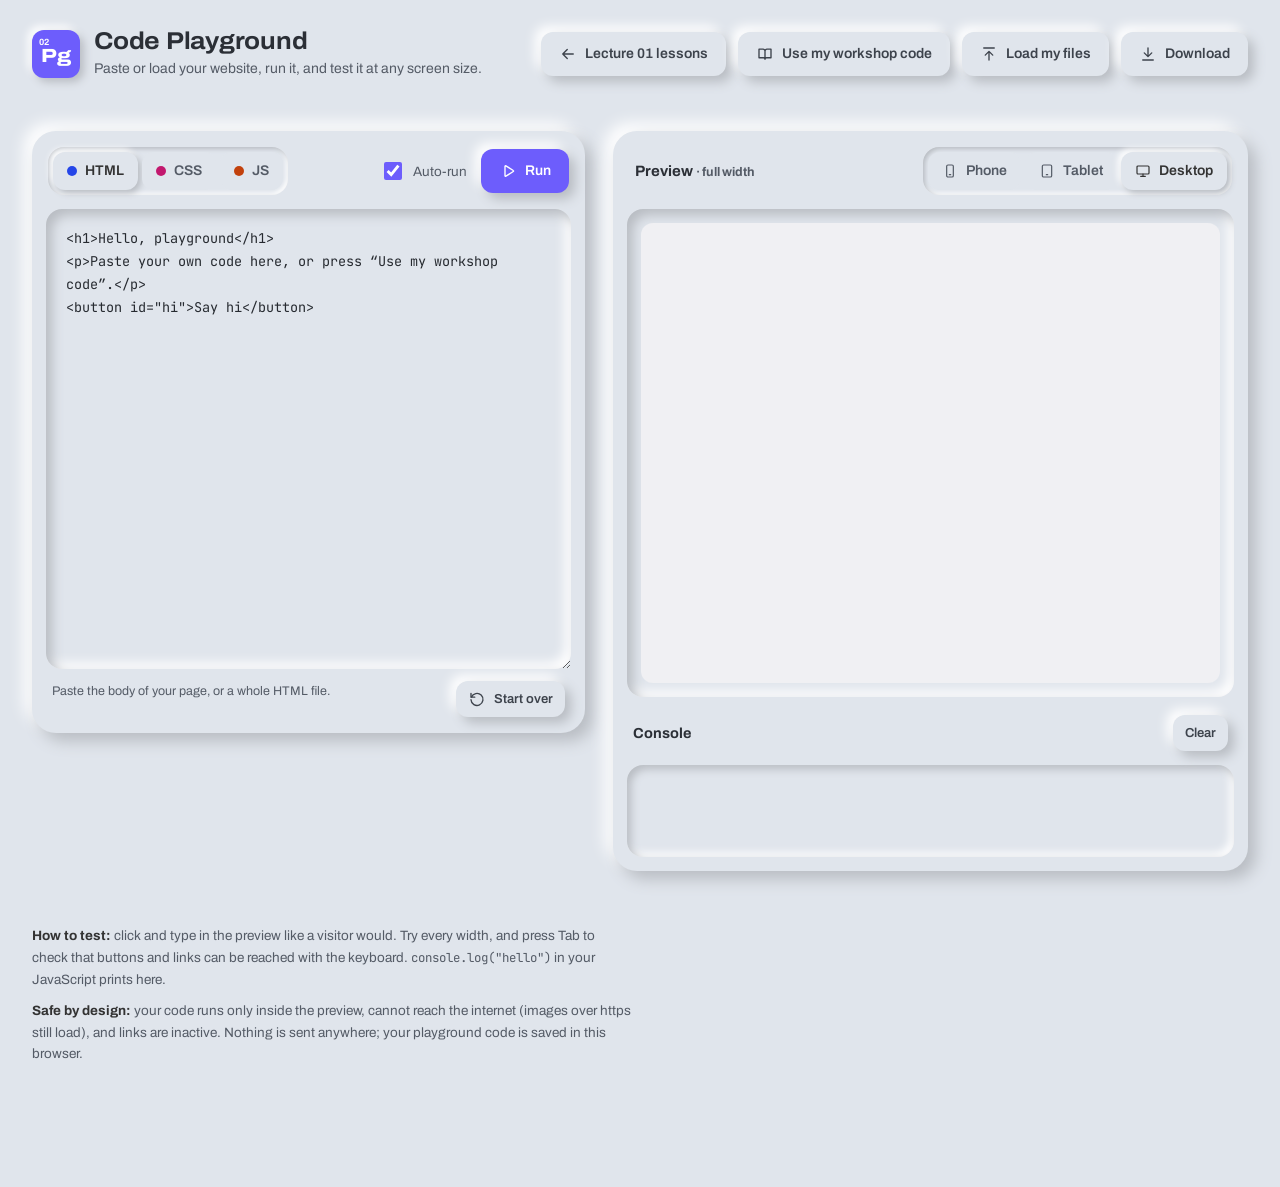
==== commit 41397def: "Move the code playground to its own folder and link it from the lessons - playground/index.html is n" ====
--- a/01-building your first website/playground.html
+++ b/01-building your first website/playground.html
@@ -2,221 +2,11 @@
 <html lang="en">
 <head>
 <meta charset="utf-8">
-<meta name="viewport" content="width=device-width,initial-scale=1">
-<meta name="color-scheme" content="light">
-<title>Code Playground — Building Your First Website</title>
-<link rel="stylesheet" href="style.css">
-<style>
-  /* Playground layout; every surface and control reuses the workshop's Soft UI tokens */
-  .pg { max-width: 1640px; margin: 0 auto; padding: 28px 32px 48px; }
-  .pg-header { display: flex; justify-content: space-between; align-items: center; gap: 20px; flex-wrap: wrap; margin-bottom: 26px; }
-  .pg-title { display: flex; align-items: center; gap: 14px; }
-  .pg-title h1 { margin: 0; }
-  .pg-title p { margin: 2px 0 0; color: var(--ink-2); font-size: 14px; }
-  .pg-actions { display: flex; gap: 12px; flex-wrap: wrap; }
-  .pg-actions a.button {
-    display: inline-flex; align-items: center; gap: 8px; min-height: 44px; padding: 10px 18px;
-    border-radius: var(--r-md); background: var(--bg); box-shadow: var(--out-md);
-    color: #3d434c; font-size: 14px; font-weight: 600; text-decoration: none;
-    transition: box-shadow var(--soft);
-  }
-  .pg-actions a.button:hover { box-shadow: var(--out-xs); }
-  .pg-actions a.button:active { box-shadow: var(--in-sm); }
-  .pg-grid { display: grid; grid-template-columns: minmax(360px, 1fr) minmax(420px, 1.15fr); gap: 28px; align-items: start; }
-  .pg .editor { height: 460px; }
-  .pg-run { display: flex; align-items: center; gap: 14px; flex-wrap: wrap; }
-  .pg-auto { display: inline-flex; align-items: center; gap: 8px; font-size: 13.5px; color: var(--ink-2); }
-  .pg-auto input { width: 18px; height: 18px; accent-color: var(--accent); }
-  .pg .preview-well { display: flex; justify-content: center; }
-  .pg iframe { height: 460px; }
-  .pg iframe.w-phone { width: 375px; max-width: 100%; }
-  .pg iframe.w-tablet { width: 768px; max-width: 100%; }
-  .pg-size { font-size: 12.5px; color: var(--ink-2); font-variant-numeric: tabular-nums; }
-  .console {
-    margin-top: 14px; padding: 12px 16px; min-height: 92px; max-height: 200px; overflow: auto;
-    border-radius: var(--r-lg); background: var(--bg); box-shadow: var(--in-sm);
-    font: 12.5px/1.6 var(--mono); font-variant-ligatures: none;
-  }
-  .console-head { display: flex; justify-content: space-between; align-items: center; margin: 18px 6px 0; }
-  .pg-h { margin: 0 0 0 6px; font-size: 15px; font-weight: 700; white-space: nowrap; }
-  .console-head .pg-h { margin: 0; font-size: 14.5px; }
-  .console-head button { min-height: 36px; padding: 6px 12px; font-size: 13px; }
-  .console p { margin: 2px 0; white-space: pre-wrap; overflow-wrap: anywhere; }
-  .console .log-error { color: #a3125c; font-weight: 650; }
-  .console .log-warn { color: var(--warn); }
-  .console .log-info { color: var(--ink-2); }
-  .pg-tips { margin-top: 26px; max-width: 75ch; color: var(--ink-2); font-size: 13.5px; }
-  .pg-tips strong { color: var(--ink); }
-  .pg-status { font-size: 12.5px; color: var(--ink-2); min-height: 1.2em; }
-  @media (max-width: 1100px) { .pg-grid { grid-template-columns: 1fr; } }
-  @media (max-width: 800px) {
-    .pg { padding: 20px 16px 36px; }
-    .pg .editor { height: 300px; }
-    .pg iframe { height: 420px; }
-  }
-</style>
+<title>Code Playground has moved</title>
+<meta http-equiv="refresh" content="0; url=../playground/index.html">
+<link rel="canonical" href="../playground/index.html">
 </head>
-<body>
-<svg width="0" height="0" style="position:absolute" aria-hidden="true" focusable="false">
-  <symbol id="i-arrow-left" viewBox="0 0 24 24"><path d="M19 12H5M11 18l-6-6 6-6"/></symbol>
-  <symbol id="i-download" viewBox="0 0 24 24"><path d="M12 4v11M7 10.5l5 5 5-5M5 20h14"/></symbol>
-  <symbol id="i-upload" viewBox="0 0 24 24"><path d="M12 20V9M7 13.5l5-5 5 5M5 4h14"/></symbol>
-  <symbol id="i-play" viewBox="0 0 24 24"><path d="M8 5.8v12.4a.8.8 0 0 0 1.2.7l9.8-6.2a.8.8 0 0 0 0-1.4L9.2 5.1A.8.8 0 0 0 8 5.8Z"/></symbol>
-  <symbol id="i-import" viewBox="0 0 24 24"><path d="M4 5.5h5.5A2.5 2.5 0 0 1 12 8v11a2 2 0 0 0-2-2H4zM20 5.5h-5.5A2.5 2.5 0 0 0 12 8v11a2 2 0 0 1 2-2h6z"/></symbol>
-  <symbol id="i-reset" viewBox="0 0 24 24"><path d="M4 4.5v5h5"/><path d="M4.6 9.5A8 8 0 1 1 4 13"/></symbol>
-  <symbol id="i-wide" viewBox="0 0 24 24"><rect x="3" y="4.5" width="18" height="12" rx="1.5"/><path d="M8.5 20h7M12 16.5V20"/></symbol>
-  <symbol id="i-tablet" viewBox="0 0 24 24"><rect x="5" y="3" width="14" height="18" rx="2"/><path d="M11 17.5h2"/></symbol>
-  <symbol id="i-narrow" viewBox="0 0 24 24"><rect x="7" y="3" width="10" height="18" rx="2"/><path d="M11 17.5h2"/></symbol>
-</svg>
-<a class="skip" href="#html-code">Skip to code</a>
-<div class="pg">
-  <header class="pg-header">
-    <div class="pg-title">
-      <span class="brand-tile" aria-hidden="true"><small>02</small>Pg</span>
-      <div><h1>Code Playground</h1><p>Paste or load your website, run it, and test it at any screen size.</p></div>
-    </div>
-    <div class="pg-actions">
-      <a class="button" href="index.html"><svg class="i" aria-hidden="true"><use href="#i-arrow-left"/></svg>Back to the workshop</a>
-      <button id="import"><svg class="i" aria-hidden="true"><use href="#i-import"/></svg>Use my workshop code</button>
-      <button id="load"><svg class="i" aria-hidden="true"><use href="#i-upload"/></svg>Load my files</button>
-      <input type="file" id="file" accept=".html,.htm,.css,.js,text/html,text/css,text/javascript" multiple hidden>
-      <button id="download"><svg class="i" aria-hidden="true"><use href="#i-download"/></svg>Download</button>
-    </div>
-  </header>
-  <p id="status" class="pg-status" role="status"></p>
-
-  <div class="pg-grid">
-    <section class="panel" aria-label="Your code">
-      <div class="panel-bar">
-        <div class="tabs" role="group" aria-label="Choose code language">
-          <button id="html-tab" aria-pressed="true" aria-controls="html-code"><span class="swatch fam-html" aria-hidden="true"></span>HTML</button>
-          <button id="css-tab" aria-pressed="false" aria-controls="css-code"><span class="swatch fam-css" aria-hidden="true"></span>CSS</button>
-          <button id="js-tab" aria-pressed="false" aria-controls="js-code"><span class="swatch fam-js" aria-hidden="true"></span>JS</button>
-        </div>
-        <div class="pg-run">
-          <label class="pg-auto"><input type="checkbox" id="auto" checked>Auto-run</label>
-          <button class="primary" id="run"><svg class="i" aria-hidden="true"><use href="#i-play"/></svg>Run</button>
-        </div>
-      </div>
-      <textarea id="html-code" class="editor fam-html" aria-label="HTML code" spellcheck="false" autocapitalize="off" autocomplete="off"></textarea>
-      <textarea id="css-code" class="editor fam-css" aria-label="CSS code" spellcheck="false" autocapitalize="off" autocomplete="off" hidden></textarea>
-      <textarea id="js-code" class="editor fam-js" aria-label="JavaScript code" spellcheck="false" autocapitalize="off" autocomplete="off" hidden></textarea>
-      <div class="editor-note"><span id="code-note">Paste the body of your page, or a whole HTML file.</span><button id="clear" style="min-height:36px;padding:6px 12px;font-size:13px"><svg class="i" aria-hidden="true"><use href="#i-reset"/></svg>Start over</button></div>
-    </section>
-
-    <section class="panel" aria-label="Preview">
-      <div class="panel-bar">
-        <h2 class="pg-h">Preview <span class="pg-size" id="size"></span></h2>
-        <div class="tabs" role="group" aria-label="Preview width">
-          <button id="w-phone" aria-pressed="false"><svg class="i" aria-hidden="true"><use href="#i-narrow"/></svg>Phone</button>
-          <button id="w-tablet" aria-pressed="false"><svg class="i" aria-hidden="true"><use href="#i-tablet"/></svg>Tablet</button>
-          <button id="w-desktop" aria-pressed="true"><svg class="i" aria-hidden="true"><use href="#i-wide"/></svg>Desktop</button>
-        </div>
-      </div>
-      <div class="preview-well"><iframe id="preview" title="Preview of your website" sandbox="allow-scripts"></iframe></div>
-      <div class="console-head"><h2 id="console-title" class="pg-h">Console</h2><button id="clear-console">Clear</button></div>
-      <div class="console" id="console" role="log" aria-labelledby="console-title" aria-live="polite"></div>
-    </section>
-  </div>
-
-  <div class="pg-tips">
-    <p><strong>How to test:</strong> click and type in the preview like a visitor would. Try every width, and press Tab to check that buttons and links can be reached with the keyboard. <code>console.log("hello")</code> in your JavaScript prints here.</p>
-    <p><strong>Safe by design:</strong> your code runs only inside the preview, cannot reach the internet (images over https still load), and links are inactive. Nothing is sent anywhere; your playground code is saved in this browser.</p>
-  </div>
-</div>
-
-<script>
-const $=id=>document.getElementById(id);
-const esc=s=>String(s).replace(/[&<>"']/g,c=>({'&':'&amp;','<':'&lt;','>':'&gt;','"':'&quot;',"'":'&#39;'}[c]));
-const key='xavier-playground-v1',workshopKey='xavier-first-website-v2';
-const starter={html:`<h1>Hello, playground</h1>
-<p>Paste your own code here, or press “Use my workshop code”.</p>
-<button id="hi">Say hi</button>`,css:`body {
-  font-family: Georgia, serif;
-  max-width: 720px;
-  margin: 0 auto;
-  padding: 24px;
-}`,js:`document.querySelector("#hi").addEventListener("click", () => {
-  console.log("Hi! Your JavaScript is running.");
-});`};
-let code={...starter},tab='html',width='desktop',timer=0,jsOffset=0;
-try{const s=JSON.parse(localStorage.getItem(key));if(s&&['html','css','js'].every(k=>typeof s[k]==='string'))code=s;}catch{}
-const save=()=>{try{localStorage.setItem(key,JSON.stringify(code));}catch{}};
-const status=t=>{$('status').textContent=t;};
-const notes={html:'Paste the body of your page, or a whole HTML file.',css:'Paste the contents of style.css.',js:'Paste the contents of script.js.'};
-
-function switchTab(t){tab=t;for(const k of ['html','css','js']){$(k+'-code').hidden=k!==t;$(k+'-tab').setAttribute('aria-pressed',String(k===t));}$('code-note').textContent=notes[t];}
-
-// A whole HTML file is split up: its <style> goes to CSS, inline <script> to JS, the body to HTML.
-function absorbHTML(text){
-  if(!/<(html|body|head)[\s>]/i.test(text))return text;
-  const d=new DOMParser().parseFromString(text,'text/html');
-  const styles=[...d.querySelectorAll('style')].map(s=>s.textContent.trim()).filter(Boolean);
-  const scripts=[...d.querySelectorAll('script:not([src])')].map(s=>s.textContent.trim()).filter(Boolean);
-  if(styles.length)code.css=styles.join('\n\n');
-  if(scripts.length)code.js=scripts.join('\n\n');
-  d.body.querySelectorAll('script,style').forEach(e=>e.remove());
-  return d.body.innerHTML.trim();
-}
-
-function buildPreview(){
-  const d=new DOMParser().parseFromString(code.html,'text/html');
-  d.querySelectorAll('script,iframe,object,embed,base,meta,link,style,form').forEach(e=>e.remove());
-  d.querySelectorAll('*').forEach(el=>{for(const a of [...el.attributes]){if(/^on/i.test(a.name)||a.name==='srcdoc'||(/^(href|src|action|xlink:href)$/i.test(a.name)&&!/^https?:|^#|^data:image\/(png|jpeg|gif|webp);/i.test(a.value)))el.removeAttribute(a.name);}});
-  d.querySelectorAll('a').forEach(a=>a.removeAttribute('href'));
-  const css=code.css.replace(/<\/style/gi,'<\\/style'),js=code.js.replace(/<\/script/gi,'<\\/script');
-  const bridge=`(function(){var send=function(level,args){try{parent.postMessage({pg:true,level:level,text:Array.prototype.map.call(args,function(a){if(typeof a==='string')return a;try{return JSON.stringify(a);}catch(e){return String(a);}}).join(' ')},'*');}catch(e){}};['log','info','warn','error'].forEach(function(k){var o=console[k];console[k]=function(){send(k,arguments);o&&o.apply(console,arguments);};});window.onerror=function(m,s,l){parent.postMessage({pg:true,level:'error',text:String(m).replace(/^Uncaught /,''),line:l},'*');};})();`;
-  const head=`<!doctype html>\n<html lang="en">\n<head>\n<meta charset="utf-8">\n<meta name="viewport" content="width=device-width, initial-scale=1">\n<meta http-equiv="Content-Security-Policy" content="default-src 'none'; style-src 'unsafe-inline'; script-src 'unsafe-inline'; img-src data: https:;">\n<style>\n${css}\n</style>\n<scr${''}ipt>${bridge}<\/script>\n</head>\n<body>\n${d.body.innerHTML}\n`;
-  const before=head+'<scr'+'ipt>\n';
-  jsOffset=before.split('\n').length-1;
-  return before+js+'\n<\/script>\n</body>\n</html>';
-}
-function run(){$('console').innerHTML='';$('preview').srcdoc=buildPreview();status('');}
-function logLine(level,text){const p=document.createElement('p');p.className='log-'+level;p.textContent=(level==='error'?'Error: ':level==='warn'?'Warning: ':'')+text;$('console').appendChild(p);$('console').scrollTop=$('console').scrollHeight;}
-window.addEventListener('message',e=>{
-  if(e.source!==$('preview').contentWindow||!e.data||!e.data.pg)return;
-  const line=e.data.line?Number(e.data.line)-jsOffset:0;
-  logLine(e.data.level==='log'?'log':e.data.level,e.data.text+(line>0?` (script line ${line})`:''));
-});
-
-function setWidth(w){width=w;$('preview').className=w==='desktop'?'':'w-'+w;for(const k of ['phone','tablet','desktop'])$('w-'+k).setAttribute('aria-pressed',String(k===w));$('size').textContent=w==='phone'?'· 375px':w==='tablet'?'· 768px':'· full width';}
-
-for(const t of ['html','css','js']){
-  $(t+'-code').value=code[t];
-  $(t+'-tab').onclick=()=>switchTab(t);
-  $(t+'-code').addEventListener('input',e=>{code[t]=e.target.value;save();if($('auto').checked){clearTimeout(timer);timer=setTimeout(run,600);}});
-}
-// Pasting a full HTML file into the HTML tab sorts it into the three tabs.
-$('html-code').addEventListener('paste',e=>{const text=e.clipboardData.getData('text');if(!/<(html|body|head)[\s>]/i.test(text))return;e.preventDefault();code.html=absorbHTML(text);for(const t of ['html','css','js'])$(t+'-code').value=code[t];save();run();status('Whole HTML file pasted: styles moved to CSS and scripts to JS.');});
-$('run').onclick=run;
-for(const w of ['phone','tablet','desktop'])$('w-'+w).onclick=()=>setWidth(w);
-$('clear-console').onclick=()=>{$('console').innerHTML='';};
-$('import').onclick=()=>{
-  let s=null;try{s=JSON.parse(localStorage.getItem(workshopKey));}catch{}
-  if(!s||typeof s.html!=='string'){status('No workshop code found in this browser yet. Open the workshop and write some code first.');return;}
-  if(!confirm('Replace the playground code with your workshop code?'))return;
-  code={html:s.html,css:s.css||'',js:s.js||''};for(const t of ['html','css','js'])$(t+'-code').value=code[t];save();switchTab('html');run();status('Loaded your code from the workshop.');
-};
-$('load').onclick=()=>$('file').click();
-$('file').addEventListener('change',async e=>{
-  const files=[...e.target.files];if(!files.length)return;const got=[];
-  for(const f of files){const text=await f.text();const n=f.name.toLowerCase();
-    if(n.endsWith('.css')){code.css=text;got.push(f.name);}
-    else if(n.endsWith('.js')){code.js=text;got.push(f.name);}
-    else if(/\.html?$/.test(n)){code.html=absorbHTML(text);got.push(f.name);}}
-  for(const t of ['html','css','js'])$(t+'-code').value=code[t];save();run();e.target.value='';
-  status(got.length?`Loaded ${got.join(', ')}. Tip: choose your .html, .css, and .js files together.`:'Choose .html, .css, or .js files.');
-});
-$('download').onclick=()=>{
-  const d=new DOMParser().parseFromString(code.html,'text/html');d.querySelectorAll('script').forEach(s=>s.remove());
-  const title=d.querySelector('h1')?.textContent||'My website';const hasJS=code.js.replace(/\/\/.*$/gm,'').trim().length>0;
-  const html=`<!doctype html>\n<html lang="en">\n<head>\n<meta charset="utf-8">\n<meta name="viewport" content="width=device-width, initial-scale=1">\n<title>${esc(title)}</title>\n<link rel="stylesheet" href="style.css">\n</head>\n<body>\n${d.body.innerHTML}\n${hasJS?'<scr'+'ipt src="script.js"><\/script>\n':''}</body>\n</html>\n`;
-  const files=[['my-website.html',html,'text/html'],['style.css',code.css+'\n','text/css'],...(hasJS?[['script.js',code.js+'\n','text/javascript']]:[])];
-  files.forEach(([name,text,type],i)=>setTimeout(()=>{const url=URL.createObjectURL(new Blob([text],{type}));const a=document.createElement('a');a.href=url;a.download=name;document.body.appendChild(a);a.click();a.remove();setTimeout(()=>URL.revokeObjectURL(url),1500);},i*400));
-  status('Downloading '+files.map(f=>f[0]).join(', ')+'. Keep them in one folder.');
-};
-$('clear').onclick=()=>{if(!confirm('Clear the playground and start over? Your workshop code is not affected.'))return;code={...starter};for(const t of ['html','css','js'])$(t+'-code').value=code[t];save();switchTab('html');run();};
-setWidth('desktop');run();
-</script>
+<body style="background:#e0e5ec;color:#333;font-family:system-ui,sans-serif;padding:24px">
+<p>The code playground has moved: <a href="../playground/index.html">open the code playground</a>.</p>
 </body>
 </html>
